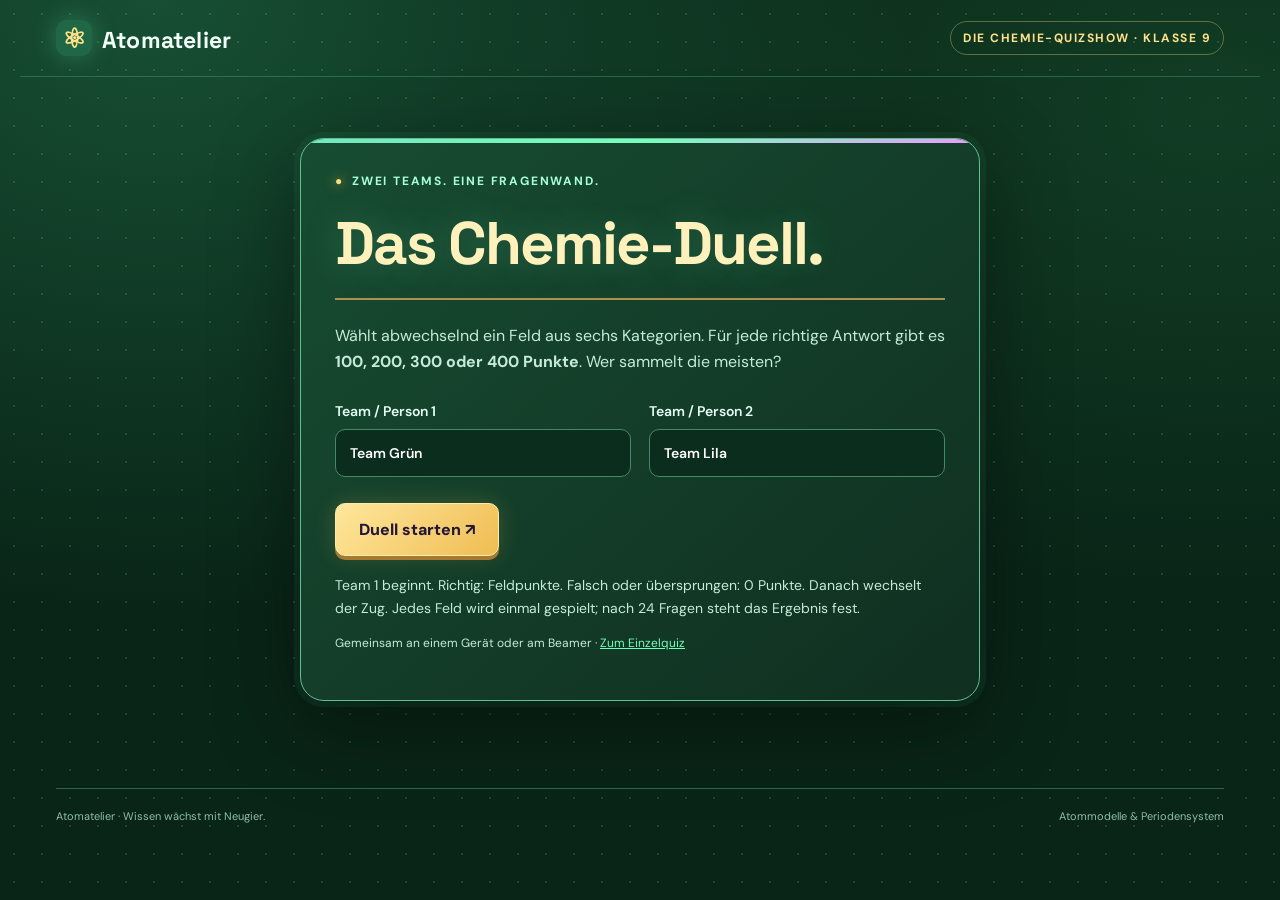
==== index.html @ debd2478 "Add files via upload" ====
<!doctype html>
<html lang="de">
<head>
<meta charset="utf-8"><meta name="viewport" content="width=device-width,initial-scale=1">
<title>Atomatelier · Das Chemie-Duell</title>
<style>
@import url('https://fonts.googleapis.com/css2?family=DM+Sans:wght@400;500;600;700&family=Space+Grotesk:wght@400;500;600;700&display=swap');
:root{--ink:#172b29;--muted:#687873;--paper:#f6f7f2;--green:#214f43;--lime:#d4ee91;--line:#dce2d8}*{box-sizing:border-box}body{margin:0;background:var(--paper);color:var(--ink);font:16px 'DM Sans',sans-serif}button{font:inherit;cursor:pointer}button:focus-visible,a:focus-visible{outline:3px solid #8460c9;outline-offset:4px}header{max-width:1240px;margin:auto;padding:27px 36px;display:flex;align-items:center;justify-content:space-between;border-bottom:1px solid var(--line)}.brand{font:700 23px 'Space Grotesk',sans-serif;letter-spacing:-1px}.brand span{display:inline-grid;place-items:center;background:var(--green);color:var(--lime);width:36px;height:36px;border-radius:11px;margin-right:10px;font-size:27px}.tag{font-size:12px;letter-spacing:1.5px;text-transform:uppercase;color:var(--muted)}main{max-width:1240px;margin:auto;padding:36px}h1,h2,h3{font-family:'Space Grotesk',sans-serif}h1{font-size:clamp(40px,5.4vw,69px);line-height:1.04;letter-spacing:-3px;margin:23px 0}h1 em{font-style:normal;color:#648448}p{line-height:1.65}.hero{display:grid;grid-template-columns:1.2fr 1fr;align-items:center;gap:40px;padding:18px 0 44px}.intro{max-width:480px;color:var(--muted)}.eyebrow{font-size:12px;font-weight:700;letter-spacing:1.8px;text-transform:uppercase}.eyebrow::before{content:'●';color:#77994e;margin-right:8px}.primary{background:var(--green);color:white;border:0;padding:15px 23px;border-radius:10px;font-weight:600}.primary:hover{background:#326957}.secondary{background:transparent;border:1px solid var(--line);border-radius:10px;padding:12px 18px;color:var(--ink)}.hero-actions{display:flex;align-items:center;gap:20px;margin-top:25px}.small{font-size:12px;color:var(--muted)}.atom-art{position:relative;min-height:320px;border-radius:28px;background:#e9eee2;overflow:hidden;display:grid;place-items:center;background-image:radial-gradient(#afbea1 1px,transparent 1px);background-size:20px 20px}.atom-art svg{width:80%;height:290px}.art-label{position:absolute;bottom:20px;left:23px;font-size:11px;letter-spacing:2px}.element{position:absolute;right:23px;top:22px;background:#ffffffd9;border:1px solid white;border-radius:12px;padding:10px 20px;transform:rotate(8deg)}.element b{font:600 35px 'Space Grotesk',sans-serif;display:block}.element small{font-size:10px}.section-head{display:flex;justify-content:space-between;align-items:end;margin-bottom:21px}.section-head h2{font-size:26px;letter-spacing:-1px;margin:0 0 6px}.section-head p{margin:0;color:var(--muted);font-size:14px}.progress-label{font-size:12px;color:var(--muted)}.grid{display:grid;grid-template-columns:repeat(3,1fr);gap:17px}.card{padding:23px;text-align:left;background:#fff;border:1px solid var(--line);border-radius:17px;color:var(--ink);min-height:207px;transition:transform .2s,box-shadow .2s;display:flex;flex-direction:column}.card:hover{transform:translateY(-4px);box-shadow:0 8px 24px #172b2910}.card-top{display:flex;justify-content:space-between;align-items:center}.icon{width:44px;height:44px;border-radius:12px;display:grid;place-items:center;background:var(--tint);font-size:25px}.number{font:500 13px 'Space Grotesk';color:#91a098}.card h3{font-size:20px;letter-spacing:-.6px;margin:18px 0 7px}.card p{font-size:13px;color:var(--muted);margin:0 0 20px}.card-bottom{margin-top:auto;display:flex;justify-content:space-between;font-size:12px;color:var(--muted)}.arrow{font-size:20px;color:var(--green)}footer{max-width:1168px;margin:26px auto;padding:20px 0;border-top:1px solid var(--line);display:flex;justify-content:space-between;color:var(--muted);font-size:11px}.quiz{max-width:800px;margin:10px auto 60px}.quiz-top{display:flex;justify-content:space-between;align-items:center;gap:12px}.bar{height:5px;border-radius:8px;background:var(--line);margin:24px 0 34px;overflow:hidden}.bar div{height:100%;background:#739347;transition:width .3s}.question-panel{background:#fff;border:1px solid var(--line);border-radius:22px;padding:32px}.question-panel h2{font-size:29px;line-height:1.25;letter-spacing:-1px;margin:17px 0 25px}.answers{display:grid;gap:10px}.answer{border:1px solid var(--line);background:#fafbf8;border-radius:12px;text-align:left;padding:16px;color:var(--ink);display:flex;gap:12px;align-items:center}.answer:hover:not(:disabled){border-color:var(--green);background:#f0f5e8}.answer.correct{background:#e7f2d9;border-color:#86a45b}.answer.wrong{background:#fbe9e3;border-color:#cc856f}.answer:disabled{cursor:default;color:var(--ink)}.letter{font-size:12px;font-weight:bold;border:1px solid var(--line);padding:5px 8px;border-radius:6px}.feedback{padding:18px;border-radius:12px;background:#eef3e7;margin-top:20px;line-height:1.6}.feedback.bad{background:#fbefe9}.quiz-bottom{display:flex;justify-content:space-between;align-items:center;margin-top:24px;gap:20px}.shell-drawing{display:grid;grid-template-columns:1fr 1fr;align-items:center;gap:20px}.shell-drawing svg{width:100%;max-height:260px}.shell-control{display:flex;justify-content:space-between;align-items:center;margin:15px 0;gap:10px}.step{border:1px solid var(--line);background:var(--paper);width:34px;height:34px;border-radius:50%;font-size:20px}.result{text-align:center;padding:35px 10px}.result h2{font-size:40px;margin-bottom:12px}.score{width:136px;height:136px;border:9px solid var(--lime);border-radius:50%;margin:25px auto;display:grid;place-content:center;font:700 36px 'Space Grotesk'}.score small{font:12px 'DM Sans';color:var(--muted);margin-top:5px}.hidden{display:none!important}.notice{margin-top:20px;font-size:12px;color:var(--muted)}@media(max-width:760px){header{padding:20px}.tag{font-size:10px}main{padding:22px}.hero{grid-template-columns:1fr;gap:25px}.atom-art{min-height:220px}.atom-art svg{height:220px}h1{letter-spacing:-2px}.grid{grid-template-columns:repeat(2,1fr)}.card{padding:18px}.section-head{gap:15px}.question-panel{padding:22px}footer{margin:20px 22px;gap:15px}.shell-drawing{grid-template-columns:1fr}}@media(max-width:460px){.grid{grid-template-columns:1fr}.hero-actions{gap:12px}.tag{max-width:100px;text-align:right}.quiz-top{align-items:start}.quiz-top .small{text-align:right}.question-panel h2{font-size:24px}}

.duel-heading{display:flex;justify-content:space-between;align-items:center;gap:20px;margin:8px 0 24px}.duel-heading h1{font-size:42px;margin:10px 0;letter-spacing:-2px}.duel-heading p{margin:0;color:var(--muted)}.scoreboard{max-width:1168px;margin:24px auto 0;display:grid;grid-template-columns:1fr 1fr;gap:16px;padding:0 12px}.team-score{padding:18px 23px;border:2px solid var(--line);border-radius:16px;background:white;display:flex;justify-content:space-between;align-items:center;gap:10px}.team-score.active{border-color:var(--green);background:#eaf2dd}.team-score.active.team-1{border-color:#765799;background:#f0e9f7}.team-score b{display:block;font:700 32px 'Space Grotesk',sans-serif}.team-score small{display:block;margin-top:5px;font-size:12px;color:var(--muted)}.wall-scroll{overflow-x:auto;padding-bottom:12px}.wall{display:grid;grid-template-columns:repeat(6,minmax(140px,1fr));gap:12px;min-width:900px}.wall-column{display:grid;grid-template-rows:116px repeat(4,90px);gap:12px}.category{border-radius:13px;padding:15px;background:var(--tint);display:flex;flex-direction:column;justify-content:center;gap:8px}.category h2{font-size:17px;line-height:1.2;margin:0;letter-spacing:-.4px}.tile{border:0;border-radius:13px;background:var(--green);color:var(--lime);font:700 32px 'Space Grotesk',sans-serif;box-shadow:0 3px 0 #153b31;transition:transform .15s,background .15s}.tile:hover:not(:disabled){transform:translateY(-3px);background:#326957}.tile small{display:block;font:11px 'DM Sans',sans-serif;margin-top:5px}.tile:disabled{background:#e4e8df;color:#788574;box-shadow:none;cursor:default;font-size:22px}.wall-status{display:flex;justify-content:space-between;align-items:center;margin:10px 0 18px;gap:20px}.rules{font-size:14px;color:var(--muted);margin-top:18px}.setup{max-width:680px;margin:25px auto;background:white;border:1px solid var(--line);border-radius:24px;padding:34px}.setup h1{font-size:42px;letter-spacing:-2px}.name-fields{display:grid;grid-template-columns:1fr 1fr;gap:18px;margin:26px 0}.name-fields label{font-weight:600;font-size:14px}.name-fields input{display:block;width:100%;margin-top:9px;border:1px solid var(--line);border-radius:10px;padding:14px;font:inherit}.result-actions{display:flex;justify-content:center;gap:12px;flex-wrap:wrap}.secondary:disabled{opacity:.5;cursor:default}a{color:var(--green)}@media(min-width:1100px){#home{max-width:1400px}.wall-column{grid-template-rows:106px repeat(4,96px)}}@media(max-width:760px){.duel-heading{align-items:start}.duel-heading h1{font-size:32px}.scoreboard{margin:16px 10px 0}.team-score{padding:13px}.team-score b{font-size:26px}.setup{padding:22px}.name-fields{grid-template-columns:1fr}.wall-status{align-items:start}.duel-heading .secondary{padding:10px;font-size:12px}}
</style>
<link rel="stylesheet" href="quizshow.css">
</head>
<body>
<header><div class="brand"><span>⚛</span>Atomatelier</div><div class="tag">Die Chemie-Quizshow · Klasse 9</div></header>
<section class="scoreboard hidden" id="scoreboard" aria-label="Punktestände" aria-live="polite"></section>
<main id="home"></main>
<main id="play" class="hidden"><div class="quiz"><div class="quiz-top"><button class="secondary" id="back">← Übersicht</button><span class="small" id="quizInfo"></span></div><div class="bar"><div id="barFill"></div></div><div class="question-panel" id="panel"></div></div></main>
<footer><span>Atomatelier · Wissen wächst mit Neugier.</span><span>Atommodelle & Periodensystem</span></footer>
<script>
const topics=[
{title:'Atommodelle im Wandel der Zeit',desc:'Wie aus einer Idee ein Modell wurde.',icon:'◷',tint:'#ece7f8',questions:[
['Was beschreibt ein wissenschaftliches Atommodell?',['Ein vereinfachtes Bild, das Beobachtungen erklärt','Ein maßstabsgetreues Foto eines Atoms','Eine endgültige Wahrheit, die nie verändert wird'],0,'Modelle vereinfachen die Wirklichkeit. Neue Beobachtungen können dazu führen, dass sie erweitert oder ersetzt werden.'],
['Wie stellte Dalton sich Atome vor?',['Als positiv geladene Kugeln mit Elektronen','Als kleine, unteilbare Kugeln','Als Kern mit einer Elektronenhülle'],1,'Daltons Kugelmodell behandelt Atome als unteilbare Kugeln. Heute wissen wir, dass Atome aus kleineren Teilchen bestehen.'],
['Was kennzeichnet Thomsons Atommodell?',['Elektronen bewegen sich auf festen Schalen','Das Atom besteht nur aus leerem Raum','Negative Elektronen sind in einer positiven Masse eingebettet'],2,'Dieses Modell wird oft Rosinenkuchenmodell genannt: Elektronen entsprechen den Rosinen in einer positiv geladenen Masse.'],
['Welche Reihenfolge ist historisch richtig?',['Dalton → Thomson → Rutherford → Bohr','Bohr → Dalton → Rutherford → Thomson','Thomson → Bohr → Dalton → Rutherford'],0,'Daltons Kugelmodell wurde durch Thomsons Modell, Rutherfords Kern-Hülle-Modell und anschließend Bohrs Schalenmodell weiterentwickelt.']
]},
{title:'Rutherford',desc:'Ein Experiment verändert unser Atombild.',icon:'↗',tint:'#f9e6d8',questions:[
['Womit wurde die dünne Goldfolie im Streuversuch beschossen?',['Mit Lichtstrahlen','Mit positiv geladenen Alphateilchen','Mit Wassertropfen'],1,'Alphateilchen sind positiv geladene Heliumkerne. Ihre Ablenkung lieferte Hinweise auf den Aufbau des Atoms.'],
['Was geschah mit den meisten Alphateilchen?',['Sie durchdrangen die Folie nahezu ungehindert','Sie wurden zurückgeworfen','Sie blieben in der Folie stecken'],0,'Die meisten Teilchen passierten die Folie. Das zeigte: Das Atom ist zum größten Teil leerer Raum.'],
['Warum wurden wenige Alphateilchen stark abgelenkt?',['Sie wurden von Elektronen angezogen','Sie trafen auf eine durchgehend feste Atomkugel','Sie kamen dem kleinen, positiv geladenen Kern sehr nahe'],2,'Positive Alphateilchen werden vom positiven Atomkern elektrisch abgestoßen. Bei großer Annäherung kann die Ablenkung sehr stark sein.'],
['Welche Aussage gehört zum Kern-Hülle-Modell?',['Die Masse ist gleichmäßig im Atom verteilt','Fast die gesamte Atommasse steckt im kleinen Kern','Der Kern ist negativ geladen'],1,'Der winzige, positiv geladene Kern enthält fast die gesamte Masse. Die Elektronen bilden die wesentlich größere Hülle.']
]},
{title:'Das Schalenmodell',desc:'Elektronen und ihre Plätze in der Hülle.',icon:'◎',tint:'#e4eedb',questions:[
['Wie viele Elektronen passen höchstens in die erste Schale?',['2','8','18'],0,'Die erste Schale (K-Schale) kann höchstens zwei Elektronen aufnehmen.'],
['Was sind Valenzelektronen?',['Teilchen im Atomkern','Die Elektronen auf der äußersten besetzten Schale','Alle Elektronen eines Atoms zusammen'],1,'Die Außenelektronen heißen Valenzelektronen. Sie bestimmen wesentlich das chemische Verhalten der Hauptgruppenelemente.'],
['Wie verteilen sich die Elektronen eines neutralen Sauerstoffatoms (Ordnungszahl 8)?',['4 | 4','2 | 8','2 | 6'],2,'Ein neutrales Sauerstoffatom besitzt acht Elektronen: zwei auf der ersten und sechs auf der zweiten Schale.'],
['Was passiert, wenn ein neutrales Atom ein Elektron abgibt?',['Es wird zu einem positiv geladenen Ion','Es wird zu einem negativ geladenen Ion','Seine Protonenzahl steigt'],0,'Nach der Abgabe gibt es ein Proton mehr als Elektronen. Das Teilchen ist einfach positiv geladen; der Kern bleibt unverändert.']
]},
{title:'Wir zeichnen Atome',desc:'Baue die Elektronenhülle selbst auf.',icon:'✎',tint:'#dfecef',questions:[
{draw:true,element:'Lithium',z:3,shells:[2,1],explain:'Lithium besitzt drei Elektronen: zwei auf der K-Schale und eines auf der L-Schale.'},
{draw:true,element:'Kohlenstoff',z:6,shells:[2,4],explain:'Kohlenstoff besitzt sechs Elektronen: zwei innen und vier auf der äußeren Schale.'},
{draw:true,element:'Neon',z:10,shells:[2,8],explain:'Neon besitzt zwei Elektronen auf der K-Schale und acht auf der L-Schale. Seine Außenschale ist voll besetzt.'},
{draw:true,element:'Natrium',z:11,shells:[2,8,1],explain:'Natrium besitzt elf Elektronen mit der Verteilung 2 | 8 | 1. Es hat drei besetzte Schalen und ein Außenelektron.'}
]},
{title:'Das Periodensystem',desc:'Entdecke die Ordnung der Elemente.',icon:'▦',tint:'#f3edcd',questions:[
['Wonach sind die Elemente im modernen Periodensystem geordnet?',['Nach ihrer alphabetischen Reihenfolge','Nach steigender Protonenzahl','Ausschließlich nach ihrer Masse'],1,'Die Ordnungszahl gibt die Zahl der Protonen an. Sie steigt im Periodensystem von Element zu Element um eins.'],
['Was verrät die Periodennummer im Schalenmodell?',['Die Zahl der besetzten Elektronenschalen','Die Zahl der Neutronen','Die Zahl der Außenelektronen'],0,'Bei einem Atom im Grundzustand entspricht die Periodennummer im Schalenmodell der Zahl der besetzten Schalen.'],
['Warum ähneln sich Elemente derselben Hauptgruppe chemisch?',['Sie besitzen gleich viele Protonen','Sie haben immer dieselbe Atommasse','Sie haben gleich viele Außenelektronen (Ausnahme: Helium)'],2,'Die Zahl der Außenelektronen prägt das chemische Verhalten. Helium hat als Edelgas nur zwei, aber ebenfalls eine volle Außenschale.'],
['Ein Hauptgruppenatom hat die Elektronenverteilung 2 | 8 | 2. Wo steht es?',['2. Periode, 3. Hauptgruppe','3. Periode, 2. Hauptgruppe','3. Periode, 8. Hauptgruppe'],1,'Drei besetzte Schalen bedeuten 3. Periode. Zwei Außenelektronen bedeuten 2. Hauptgruppe (Gruppe 2). Das Element ist Magnesium.']
]},
{title:'Wer bin ich?',desc:'Löse die Steckbriefe der Elemente.',icon:'?',tint:'#f2e1e9',questions:[
['Ich habe sechs Protonen und bin der Grundbaustein organischer Verbindungen. Wer bin ich?',['Sauerstoff (O)','Kohlenstoff (C)','Calcium (Ca)'],1,'Sechs Protonen bedeuten Ordnungszahl 6: Kohlenstoff, Symbol C.'],
['Ich stehe in der 3. Periode und habe sieben Außenelektronen. Wer bin ich?',['Chlor (Cl)','Argon (Ar)','Natrium (Na)'],0,'Chlor hat die Elektronenverteilung 2 | 8 | 7. Es gehört zu den Halogenen in der 7. Hauptgruppe (Gruppe 17).'],
['Ich habe zwei Elektronen. Meine einzige Schale ist damit voll. Wer bin ich?',['Wasserstoff (H)','Beryllium (Be)','Helium (He)'],2,'Helium besitzt zwei Protonen und im neutralen Zustand zwei Elektronen. Es gehört zu den Edelgasen.'],
['Ich habe drei besetzte Schalen und zwei Außenelektronen. Mein Kern enthält 12 Neutronen. Welches Atom bin ich?',['Magnesium-24 (Mg)','Natrium-23 (Na)','Aluminium-27 (Al)'],0,'Die Verteilung 2 | 8 | 2 ergibt zwölf Elektronen und beim neutralen Atom zwölf Protonen: Magnesium. Mit zwölf Neutronen beträgt die Massenzahl 24.']
]}
];
const $=id=>document.getElementById(id);
const storageKey='atomatelier-duell-v1';
let game=null,queue=[],position=0,score=0,answered=false,counts=[];
const escapeHtml=value=>String(value).replace(/[&<>"']/g,c=>({'&':'&amp;','<':'&lt;','>':'&gt;','"':'&quot;',"'":'&#39;'}[c]));
try{const g=JSON.parse(localStorage.getItem(storageKey));if(g&&Array.isArray(g.names)&&g.names.length===2&&g.names.every(n=>typeof n==='string')&&Array.isArray(g.scores)&&g.scores.length===2&&g.scores.every(n=>Number.isFinite(n)&&n>=0)&&[0,1].includes(g.turn)&&g.used&&typeof g.used==='object'&&!Array.isArray(g.used)&&Object.keys(g.used).every(k=>/^[0-5]-[0-3]$/.test(k))){game=g;}}catch{}
function persist(){try{localStorage.setItem(storageKey,JSON.stringify(game))}catch{}}
function updateScores(){ $('scoreboard').classList.toggle('hidden',!game);if(!game)return;$('scoreboard').innerHTML=game.names.map((name,i)=>`<div class="team-score team-${i} ${game.turn===i&&Object.keys(game.used).length<24?'active':''}"><div><strong>${escapeHtml(name)}</strong><small>${Object.keys(game.used).length===24?'Endstand':game.turn===i?'● Ihr seid am Zug':'Als Nächstes dran'}</small></div><b>${game.scores[i]} <span class="small">Punkte</span></b></div>`).join('')}
function setup(){$('panel').classList.remove('final-stage'); $('home').classList.remove('hidden');$('play').classList.add('hidden');$('scoreboard').classList.add('hidden');$('home').innerHTML=`<section class="setup"><div class="eyebrow">Zwei Teams. Eine Fragenwand.</div><h1>Das Chemie-Duell.</h1><p>Wählt abwechselnd ein Feld aus sechs Kategorien. Für jede richtige Antwort gibt es <strong>100, 200, 300 oder 400 Punkte</strong>. Wer sammelt die meisten?</p><form id="setupForm"><div class="name-fields"><label>Team / Person 1<input id="name0" maxlength="24" value="Team Grün" required></label><label>Team / Person 2<input id="name1" maxlength="24" value="Team Lila" required></label></div><button class="primary" type="submit">Duell starten ↗</button></form><p class="rules">Team 1 beginnt. Richtig: Feldpunkte. Falsch oder übersprungen: 0 Punkte. Danach wechselt der Zug. Jedes Feld wird einmal gespielt; nach 24 Fragen steht das Ergebnis fest.</p><p class="small">Gemeinsam an einem Gerät oder am Beamer · <a href="einzelquiz.html">Zum Einzelquiz</a></p></section>`;$('setupForm').onsubmit=e=>{e.preventDefault();game={names:[$('name0').value.trim()||'Team Grün',$('name1').value.trim()||'Team Lila'],scores:[0,0],turn:0,used:{},pending:null};persist();home()}}
function home(){$('panel').classList.remove('final-stage');if(!game){setup();return}if(game.pending){openQuestion(...game.pending.split('-').map(Number));return}updateScores();$('home').classList.remove('hidden');$('play').classList.add('hidden');const done=Object.keys(game.used).length;$('home').innerHTML=`<div class="duel-heading"><div><div class="eyebrow">Die Bühne gehört euch.</div><h1>Die Quiz-Arena</h1><p>Sechs Kategorien. 24 Chancen, zu glänzen.</p></div><button class="secondary" id="newGame">Neues Duell</button></div><div class="wall-status"><strong>${done===24?'Alle Felder gespielt!':escapeHtml(game.names[game.turn])+' wählt ein Feld.'}</strong><span class="small">${done} / 24 gespielt</span></div><div class="wall-scroll"><div class="wall">${topics.map((t,i)=>`<section class="wall-column"><div class="category" style="--tint:${t.tint}"><span aria-hidden="true">${t.icon}</span><h2>${t.title}</h2></div>${t.questions.map((q,j)=>{const used=game.used[i+'-'+j];return `<button class="tile ${used?(used.correct?'played-correct':'played-wrong'):''}" data-topic="${i}" data-question="${j}" ${used?'disabled':''} aria-label="${t.title}, ${(j+1)*100} Punkte${used?', bereits gespielt':''}">${used?(used.correct?'✓':'—'):(j+1)*100}<small>${used?'gespielt': 'Punkte'}</small></button>`}).join('')}</section>`).join('')}</div></div><p class="rules">Richtige Antwort = Feldpunkte · Falsche Antwort = 0 Punkte · Nach jeder Frage wechselt das Team. Höhere Punktwerte stehen für anspruchsvollere Aufgaben.</p>${done===24?'<button class="primary" id="showResult">Endergebnis ansehen →</button>':''}<p class="small">Spielstand wird auf diesem Gerät gespeichert · <a href="einzelquiz.html">Zum Einzelquiz</a></p>`;$('home').querySelectorAll('[data-topic]').forEach(b=>b.onclick=()=>openQuestion(Number(b.dataset.topic),Number(b.dataset.question)));$('newGame').onclick=()=>{if(confirm('Aktuelles Duell beenden und ein neues starten?')){game=null;persist();setup()}};if(done===24)$('showResult').onclick=result;}
function openQuestion(topic,j){if(!topics[topic]?.questions[j]||game.used[topic+'-'+j])return;game.pending=topic+'-'+j;persist();queue=[{q:topics[topic].questions[j],topic,j}];position=0;answered=false;updateScores();$('home').classList.add('hidden');$('play').classList.remove('hidden');render();$('back').textContent='Frage überspringen';$('back').disabled=false;$('back').onclick=()=>{if(!answered&&confirm('Frage ohne Punkte auflösen? Danach ist das andere Team dran.')){const q=queue[0].q;$('panel').querySelectorAll('[data-answer]').forEach(b=>{b.disabled=true;if(Number(b.dataset.answer)===q[2])b.classList.add('correct')});finish(false,q.draw?q.explain:q[3],true)}};window.scrollTo(0,0)}
function render(){$('panel').classList.remove('show-correct','show-wrong','final-stage');answered=false;const {q,topic}=queue[position];$('quizInfo').textContent=`${game.names[game.turn]} · ${(queue[0].j+1)*100} Punkte`;$('barFill').style.width=`${Object.keys(game.used).length/24*100}%`;$('panel').innerHTML=`<div class="eyebrow">${topics[topic].title}</div><h2 tabindex="-1">${q.draw?`Zeichne ein neutrales ${q.element}atom.`:q[0]}</h2>${q.draw?`<p class="small">Ordnungszahl ${q.z} · Verteile die ${q.z} Elektronen mit + und − auf die Schalen.</p><div class="shell-drawing"><div id="atom"></div><div id="controls"></div></div><p class="small" id="electronCount"></p><button class="primary" id="check">Modell überprüfen</button>`:`<div class="answers">${q[1].map((a,i)=>`<button class="answer" data-answer="${i}"><span class="letter">${String.fromCharCode(65+i)}</span>${a}</button>`).join('')}</div>`}<div id="feedback" aria-live="polite"></div><div class="quiz-bottom"><span class="small">${q.draw?'Vereinfachtes Schalenmodell':'Eine Antwort ist richtig.'}</span><button id="next" class="primary hidden">Zur Fragenwand →</button></div>`;if(q.draw){counts=q.shells.map(()=>0);drawAtom();$('check').onclick=()=>finish(counts.every((n,i)=>n===q.shells[i]),q.explain)}else{$('panel').querySelectorAll('[data-answer]').forEach(b=>b.onclick=()=>{const selected=Number(b.dataset.answer);$('panel').querySelectorAll('[data-answer]').forEach(btn=>{btn.disabled=true;if(Number(btn.dataset.answer)===q[2])btn.classList.add('correct');else if(btn===b)btn.classList.add('wrong')});finish(selected===q[2],q[3])})}$('next').onclick=()=>{Object.keys(game.used).length===24?result():home()};$('panel').querySelector('h2').focus()}
function drawAtom(){const q=queue[position].q;let svg=`<svg viewBox="0 0 280 280" role="img" aria-label="Schalenmodell mit ${counts.join(', ')} Elektronen auf den Schalen"><circle cx="140" cy="140" r="23" fill="#214f43"/><text x="140" y="145" text-anchor="middle" fill="white" font-size="13">${q.z} p⁺</text>`;counts.forEach((n,s)=>{const r=45+s*37;svg+=`<circle cx="140" cy="140" r="${r}" fill="none" stroke="#bccbb1" stroke-width="1.5"/>`;for(let i=0;i<n;i++){const a=2*Math.PI*i/n-Math.PI/2;svg+=`<circle cx="${140+r*Math.cos(a)}" cy="${140+r*Math.sin(a)}" r="6" fill="#547542"/>`}});$('atom').innerHTML=svg+'</svg>';$('controls').innerHTML=counts.map((n,i)=>`<div class="shell-control"><span>${['K','L','M'][i]}-Schale</span><button class="step" data-shell="${i}" data-delta="-1" aria-label="Elektron von ${['K','L','M'][i]}-Schale entfernen" ${n===0||answered?'disabled':''}>−</button><b>${n}</b><button class="step" data-shell="${i}" data-delta="1" aria-label="Elektron auf ${['K','L','M'][i]}-Schale hinzufügen" ${answered?'disabled':''}>+</button></div>`).join('');$('electronCount').textContent=`${counts.reduce((a,b)=>a+b,0)} von ${q.z} Elektronen eingezeichnet`;$('controls').querySelectorAll('button').forEach(b=>b.onclick=()=>{counts[Number(b.dataset.shell)]+=Number(b.dataset.delta);drawAtom()})}
function finish(correct,explain,skipped=false){if(answered)return;answered=true;const {topic,j,q}=queue[0],points=(j+1)*100,team=game.turn;game.used[topic+'-'+j]={correct,team};if(correct)game.scores[team]+=points;game.pending=null;game.turn=1-team;persist();if(q.draw){$('check').disabled=true;drawAtom()}$('feedback').innerHTML=`<div class="feedback ${correct?'':'bad'}"><div class="verdict"><span class="verdict-symbol" aria-hidden="true">${correct?'✓':'✕'}</span><div><strong>${correct?'RICHTIG!':skipped?'AUFGELÖST':'FALSCH!'}</strong><small>${correct?`+${points} Punkte für ${escapeHtml(game.names[team])}`:'0 Punkte · Die nächste Chance kommt!'}</small></div></div>${explain}</div>`;$('next').classList.remove('hidden');$('next').textContent=Object.keys(game.used).length===24?'Endergebnis ansehen →':'Zur Fragenwand →';$('back').disabled=true;updateScores();$('panel').classList.add(correct?'show-correct':'show-wrong');if(correct){const counter=$('scoreboard').querySelectorAll('.team-score b')[team];if(counter)counter.classList.add('points-pop');}}
function result(){
  $('panel').classList.remove('show-correct','show-wrong');
  $('panel').classList.add('final-stage');
  updateScores();$('scoreboard').classList.add('hidden');
  $('home').classList.add('hidden');$('play').classList.remove('hidden');
  $('back').disabled=false;$('back').textContent='← Fragenwand';$('back').onclick=home;
  $('barFill').style.width='100%';$('quizInfo').textContent='Das große Finale · 24 / 24 gespielt';
  const [a,b]=game.scores,tie=a===b,winner=a>b?0:1,order=tie?[0,1]:[winner,1-winner];
  const trophy=`<svg class="trophy" viewBox="0 0 180 180" aria-hidden="true"><defs><linearGradient id="cupGold" x1="0" x2="1" y2="1"><stop stop-color="#fff2b7"/><stop offset=".55" stop-color="#edc259"/><stop offset="1" stop-color="#ae7a23"/></linearGradient></defs><circle cx="90" cy="85" r="73" fill="#ffe18a0d" stroke="#ffe18a44"/><path d="M54 45H29v18c0 24 16 35 36 36M126 45h25v18c0 24-16 35-36 36" fill="none" stroke="#e3b94f" stroke-width="9"/><path d="M51 32h78v39c0 25-15 43-32 47v21h25v13H58v-13h25v-21C66 114 51 96 51 71Z" fill="url(#cupGold)"/><path d="m90 49 7 15 17 2-12 12 3 17-15-8-15 8 3-17-12-12 17-2Z" fill="#93651d"/><path d="M55 155h70" stroke="#ffe8a0" stroke-width="5" stroke-linecap="round"/></svg>`;
  $('panel').innerHTML=`<div class="confetti" aria-hidden="true">${Array.from({length:38},(_,i)=>`<i style="--x:${(i*31)%100}%;--delay:${(i%9)*.16}s;--drift:${i%2?1:-1};--color:${['#ffe18a','#7ce4b0','#fff4cf','#c5a0ee'][i%4]}"></i>`).join('')}</div><section class="finale"><div class="finale-kicker">ATOMATELIER · DIE SIEGEREHRUNG</div>${trophy}<p class="champion-label">${tie?'DOPPELT STARK':'DER SIEG GEHT AN'}</p><h2 id="winnerTitle" tabindex="-1">${tie?'Unentschieden!':escapeHtml(game.names[winner])+'<span>gewinnt!</span>'}</h2><p class="finale-message">${tie?'Gleiche Punktzahl, gemeinsame Ehre. Ihr teilt euch den Pokal!':`Mit <strong>${game.scores[winner]} Punkten</strong> und <strong>${Math.abs(a-b)} Punkten Vorsprung</strong> holt ihr euch den Pokal!`}</p><div class="podium">${order.map((team,rank)=>`<article class="podium-card ${rank===0||tie?'champion':''}"><div class="place">${tie?'GEMEINSAM PLATZ 1':rank===0?'★ PLATZ 1 · GEWONNEN':'PLATZ 2 · STARK GESPIELT'}</div><h3>${escapeHtml(game.names[team])}</h3><div class="final-points">${game.scores[team]}<span>Punkte</span></div><p>${Object.values(game.used).filter(q=>q.team===team&&q.correct).length} richtige Antworten</p></article>`).join('')}</div><p class="finale-thanks">Großer Applaus für euch beide. Das war euer Chemie-Duell!</p><div class="result-actions"><button class="primary" id="repeat">Noch ein Duell spielen ↗</button><button class="secondary" id="overview">Zur Fragenwand</button></div></section>`;
  $('repeat').onclick=()=>{game=null;persist();setup()};$('overview').onclick=home;
  $('winnerTitle').focus();window.scrollTo(0,0);
}

home();
</script>
</body>
</html>
---- quizshow.css ----
/* Die Bühne des Chemie-Duells */
:root{color-scheme:dark;--ink:#f2fff9;--muted:#aedcc6;--paper:#092517;--green:#71ffba;--lime:#ffe18a;--line:#346f52}
body{background:radial-gradient(ellipse at 12% 0,#25795080,transparent 48%),radial-gradient(ellipse at 95% 12%,#2674434d,transparent 43%),#092517;min-height:100vh}
body::before{content:'';position:fixed;inset:0;pointer-events:none;z-index:-1;background-image:radial-gradient(#a9ffd525 1px,transparent 1px);background-size:28px 28px}
header{border-bottom:1px solid #50b8865c;padding-top:20px;padding-bottom:20px}.brand{letter-spacing:.2px}.brand span{background:#206845;color:#ffe18a;box-shadow:0 0 25px #77ffbd40}.tag{color:#ffe18a;border:1px solid #ffe18a55;padding:8px 12px;border-radius:30px;font-weight:700;letter-spacing:1.5px}
.eyebrow{color:#a9ffd5}.eyebrow::before{color:#ffdc77;text-shadow:0 0 12px #ffce54}h1{color:white;text-shadow:0 0 36px #7affbf38}.duel-heading h1{font-size:clamp(32px,4vw,52px);text-transform:uppercase;letter-spacing:-1.5px}.duel-heading p{color:#aedcc6}
.primary{background:linear-gradient(135deg,#ffe79b,#efbd53);color:#211738;box-shadow:0 4px 0 #a5792f,0 0 22px #ffce5430;border:1px solid #ffeab0;font-weight:800}.primary:hover{background:linear-gradient(135deg,#fff1bc,#ffd878);transform:translateY(-1px)}.primary:disabled{opacity:.55;transform:none;cursor:default}.secondary{background:#113b27;color:#d7ffec;border-color:#408664}.secondary:hover:not(:disabled){background:#206142}.primary:focus-visible,.secondary:focus-visible,.tile:focus-visible,.answer:focus-visible,input:focus-visible{outline:3px solid #ffe18a;outline-offset:4px}
.setup{background:linear-gradient(140deg,#174c32,#102f20);border:1px solid #60c092;box-shadow:0 0 0 6px #45a47615,0 25px 85px #0006;position:relative;overflow:hidden}.setup::before{content:'';display:block;height:4px;background:linear-gradient(90deg,#75e6bd,#77ffbd,#eb9cff);position:absolute;inset:0 0 auto}.setup h1{font-size:clamp(38px,6vw,60px);line-height:1.05}.name-fields input{background:#0b2d1d;color:#fff;border-color:#458868}.name-fields label{color:#e6fff3}.setup p{color:#c5ebd9}
.scoreboard{max-width:1250px;gap:20px}.team-score{background:linear-gradient(130deg,#14432c,#112e20);border-color:#337153;box-shadow:0 8px 28px #0003;position:relative;overflow:hidden}.team-score strong{font-size:20px;overflow-wrap:anywhere}.team-score b{font-size:38px;white-space:nowrap;color:#ffe18a;font-variant-numeric:tabular-nums;text-shadow:0 0 22px #ffcd5440}.team-score.active{border-color:#7be2bd;background:linear-gradient(130deg,#183e43,#123625);box-shadow:0 0 0 3px #7be2bd13,0 0 28px #7be2bd20}.team-score.active.team-1{border-color:#c2a1ff;background:linear-gradient(130deg,#352650,#203e30);box-shadow:0 0 0 3px #c2a1ff13,0 0 28px #c2a1ff20}.team-score.active small{color:#abf4db}.team-score.active.team-1 small{color:#dfcaff}.team-score small{color:#b3dfca}
.wall-status{border-left:3px solid #ffe18a;padding:10px 16px;background:#17432e80;border-radius:0 8px 8px 0}.wall-scroll{padding:10px 9px 16px;margin:0 -9px}.wall{gap:13px}.category{background:linear-gradient(160deg,#287851,#1b5036);border:1px solid #62b28b;box-shadow:inset 0 1px #ffffff18;text-align:center;align-items:center}.category>span{color:#ffe18a;font-size:23px}.category h2{color:#edfff6;font-size:16px}.tile{position:relative;background:linear-gradient(155deg,#239c62,#176d43 65%,#1f6141);border:1px solid #57c590;border-radius:10px;box-shadow:inset 0 1px #b7ffdc33,0 4px 0 #051a10,0 0 14px #45e99a18;font-size:39px;color:#ffe18a;text-shadow:0 2px 2px #0007,0 0 20px #ffd56d40}.tile small{color:#c0f2da;text-transform:uppercase;letter-spacing:2px;font-size:10px}.tile:hover:not(:disabled){background:linear-gradient(150deg,#38c380,#308b5f);border-color:#ffe18a;box-shadow:0 0 25px #7cffc055,0 4px 0 #051a10;transform:translateY(-3px)}.tile:disabled{background:#102e1f;color:#78a891;border-color:#25513c;box-shadow:none;text-shadow:none}.tile:disabled small{color:#7fa995}.tile.played-correct:disabled{color:#7cddba;border-color:#315c54;background:#10272d}.tile.played-wrong:disabled{color:#f2a2ba;border-color:#5a354a;background:#25192e}
.quiz{max-width:920px}.quiz-top #quizInfo{font-size:16px;font-weight:700;color:#ffe18a}.bar{background:#1e5138;height:6px;margin:22px 0 28px}.bar div{background:linear-gradient(90deg,#85ffc4,#ffe18a);box-shadow:0 0 15px #ffe18a66}.question-panel{background:linear-gradient(150deg,#174b32,#102f20);border:2px solid #4d9d76;box-shadow:0 0 0 6px #64d09c0b,0 18px 70px #0005;transition:border-color .3s}.question-panel h2{font-size:clamp(25px,3vw,35px);line-height:1.35;color:#fff}.answer{background:#113c27;border:2px solid #3b8662;padding:18px;color:#f2fff9;font-size:18px;transition:background .25s,border-color .25s}.answer:hover:not(:disabled){background:#25704c;border-color:#a0ffd1}.letter{background:#286c4b;border-color:#58ae84;color:#ffe18a;font-size:14px;min-width:33px;text-align:center}.answer:disabled{color:#a8d4bf}.answer.correct,.answer.correct:disabled{--glow:#68e6b1;background:#123f36;border-color:#68e6b1;color:#e5fff1;animation:answer-glow 1.2s ease-in-out 3}.answer.wrong,.answer.wrong:disabled{--glow:#ff789d;background:#4c2038;border-color:#ff789d;color:#ffe6ee;animation:answer-glow 1.2s ease-in-out 3}.answer.correct .letter{background:#1b604c;color:#b6ffdd;border-color:#68e6b1}.answer.wrong .letter{background:#6c2945;color:#ffe4ec;border-color:#ff789d}.answer.correct::after{content:'✓';margin-left:auto;font-weight:bold;font-size:25px}.answer.wrong::after{content:'✕';margin-left:auto;font-size:25px}
.feedback,.feedback.bad{background:#0e3020;border:1px solid #428a67;padding:22px;color:#d6f7e7;line-height:1.7}.verdict{display:flex;align-items:center;gap:18px;margin-bottom:16px;padding-bottom:18px;border-bottom:1px solid #ffffff24}.verdict-symbol{display:grid;place-items:center;flex:none;width:60px;height:60px;border-radius:50%;font-size:36px;font-weight:800;background:#69e9b5;color:#092820;box-shadow:0 0 28px #69e9b536}.verdict strong{display:block;font:700 clamp(27px,4vw,42px) 'Space Grotesk',sans-serif;letter-spacing:1px;color:#8bffca}.verdict small{display:block;font-size:17px;color:#d0f5e6;line-height:1.5;overflow-wrap:anywhere}.bad .verdict-symbol{background:#ff87a6;color:#43152b;box-shadow:0 0 28px #ff87a633}.bad .verdict strong{color:#ffa3bc}.bad .verdict small{color:#ffcedd}.show-correct{border-color:#68e6b1;--glow:#68e6b1;animation:panel-glow 1.2s ease-in-out 3}.show-wrong{border-color:#ff789d;--glow:#ff789d;animation:panel-glow 1.2s ease-in-out 3}.points-pop{animation:points-pop .7s ease-out 1}.step{color:#e3fff1;background:#225a3f;border-color:#61ab87;width:40px;height:40px}.step:hover:not(:disabled){background:#35805c}.step:disabled{opacity:.4;cursor:default}.shell-control b{color:#ffe18a}.shell-drawing svg{background:#0c2b1c;border-radius:18px}.shell-drawing svg circle[fill="none"]{stroke:#63ab88}.shell-drawing svg circle[fill="#547542"]{fill:#ffe18a}.shell-drawing svg circle[fill="#214f43"]{fill:#3e8c66}.result h2{color:#ffe18a;text-shadow:0 0 30px #ffd76b33}.result p{font-size:19px}footer{border-color:#30654b;color:#8fbea7}
@keyframes answer-glow{0%,100%{box-shadow:0 0 0 transparent}50%{box-shadow:0 0 24px color-mix(in srgb,var(--glow) 45%,transparent),inset 0 0 16px color-mix(in srgb,var(--glow) 12%,transparent)}}
@keyframes panel-glow{0%,100%{box-shadow:0 0 0 6px #64d09c0b,0 18px 70px #0005}50%{box-shadow:0 0 32px color-mix(in srgb,var(--glow) 30%,transparent),0 18px 70px #0005}}
@keyframes points-pop{0%,100%{transform:scale(1)}45%{transform:scale(1.08);text-shadow:0 0 30px #ffe18a}}
@media(max-width:760px){.team-score{align-items:start;flex-direction:column;padding:14px}.team-score strong{font-size:17px}.team-score b{font-size:30px}.scoreboard{gap:12px}.tag{font-size:9px}.brand{font-size:20px}.quiz-top #quizInfo{font-size:13px}.answer{font-size:16px;padding:14px}.feedback{padding:17px}.verdict{gap:12px}.verdict-symbol{width:45px;height:45px;font-size:28px}.verdict small{font-size:14px}}
@media(prefers-reduced-motion:reduce){*,*::before,*::after{animation:none!important;transition:none!important;scroll-behavior:auto!important}}

/* Deutlich abgesetzte Titel und Kategorietafeln */
.duel-heading{padding:23px 26px;background:linear-gradient(110deg,#102d20,#091b14);border:1px solid #497853;border-left:5px solid #ffe18a;border-radius:15px;box-shadow:0 12px 32px #0003}
.duel-heading h1{color:#fff3bd;margin:12px 0;text-shadow:0 0 25px #ffe18a20}
.wall-column{grid-template-rows:138px repeat(4,90px)}
.category{background:linear-gradient(150deg,#091b13,#10291c);border:2px solid #aa914f;border-bottom:4px solid #ffe18a;box-shadow:0 5px 0 #030d08,0 0 18px #ffe18a0d;padding:14px 10px;gap:9px}
.category h2{color:#fff1bb;font-size:17px;font-weight:700;line-height:1.25;letter-spacing:.1px;text-shadow:0 2px 3px #0008}
.category>span{font-size:25px;color:#ffe18a}
.question-panel>.eyebrow{display:inline-block;max-width:100%;padding:10px 15px;background:#071c12;color:#ffe18a;border:1px solid #a48b4b;border-radius:7px;line-height:1.5}
.question-panel>h2{padding:4px 0 20px;border-bottom:2px solid #638851;margin-bottom:25px}
.setup h1{color:#fff1bb;border-bottom:2px solid #aa914f;padding-bottom:23px}
@media(min-width:1100px){.wall-column{grid-template-rows:132px repeat(4,96px)}}
@media(max-width:760px){.duel-heading{padding:18px;flex-wrap:wrap}.category h2{font-size:16px}}

/* Die Siegerehrung */
.question-panel.final-stage{position:relative;overflow:hidden;border:2px solid #b79950;background:radial-gradient(ellipse at 50% 14%,#41643c80,transparent 57%),linear-gradient(150deg,#122e20,#081a12);box-shadow:0 0 65px #e9c35b18,0 25px 80px #0006;padding:42px 32px}
.finale{position:relative;text-align:center;z-index:1}.finale-kicker{color:#e2cc8d;letter-spacing:3px;font-size:11px;font-weight:700}.trophy{width:166px;height:166px;display:block;margin:22px auto 12px;filter:drop-shadow(0 0 24px #ffdb6850);animation:trophy-enter .8s ease-out both}.champion-label{font-size:12px;letter-spacing:3px;font-weight:700;color:#c4d9b5;margin:16px 0 8px}.finale h2{font-size:clamp(38px,7vw,76px);line-height:1.1;letter-spacing:-2px;color:#fff0b3;margin:0 auto 20px;overflow-wrap:anywhere;text-shadow:0 3px 0 #7b5d2940,0 0 35px #ffda6340;max-width:760px}.finale h2 span{display:block;color:#e2f5df;font-size:.55em;letter-spacing:-.5px;margin-top:8px}.finale-message{color:#bdd2c2;max-width:570px;margin:0 auto 28px;font-size:17px}.finale-message strong{color:#ffe18a}.podium{display:grid;grid-template-columns:1fr 1fr;gap:18px;max-width:650px;margin:30px auto}.podium-card{padding:25px 18px;border:1px solid #52785d;border-radius:16px;background:#10271fe6;align-self:end}.podium-card.champion{border:2px solid #e5c36c;background:linear-gradient(135deg,#3b4724,#1d3220);box-shadow:0 0 26px #ffe18a15;padding-top:33px;padding-bottom:33px}.place{font-size:10px;letter-spacing:1.5px;font-weight:700;color:#b6cdbf}.champion .place{color:#ffe18a}.podium-card h3{font-size:23px;overflow-wrap:anywhere;margin:16px 0 12px;color:#f0f7e9}.final-points{font:700 clamp(35px,5vw,53px) 'Space Grotesk',sans-serif;color:#d8e8db;font-variant-numeric:tabular-nums}.champion .final-points{color:#ffe18a}.final-points span{display:block;font:12px 'DM Sans',sans-serif;letter-spacing:2px;text-transform:uppercase;margin-top:5px}.podium-card p{font-size:12px;color:#bad0c0;margin-bottom:0}.finale-thanks{font-size:14px;color:#bad0c0;margin:26px 0}.confetti{position:absolute;inset:0;pointer-events:none;overflow:hidden}.confetti i{position:absolute;left:var(--x);top:-20px;width:8px;height:15px;background:var(--color);border-radius:2px;opacity:0;animation:confetti-fall 4s ease-in var(--delay) 1 both}.confetti i:nth-child(3n){width:7px;height:7px;border-radius:50%}
@keyframes confetti-fall{0%{opacity:0;transform:translateY(0) rotate(0)}10%,70%{opacity:.85}100%{opacity:0;transform:translate(calc(var(--drift)*65px),850px) rotate(560deg)}}
@keyframes trophy-enter{from{opacity:0;transform:translateY(15px) scale(.85)}to{opacity:1;transform:translateY(0) scale(1)}}
@media(max-width:550px){.question-panel.final-stage{padding:30px 18px}.podium{grid-template-columns:1fr;gap:13px}.podium-card,.podium-card.champion{padding:20px}.trophy{width:130px;height:130px}.finale-kicker{font-size:9px;letter-spacing:2px}.finale-message{font-size:15px}.finale h2{letter-spacing:-1px}}
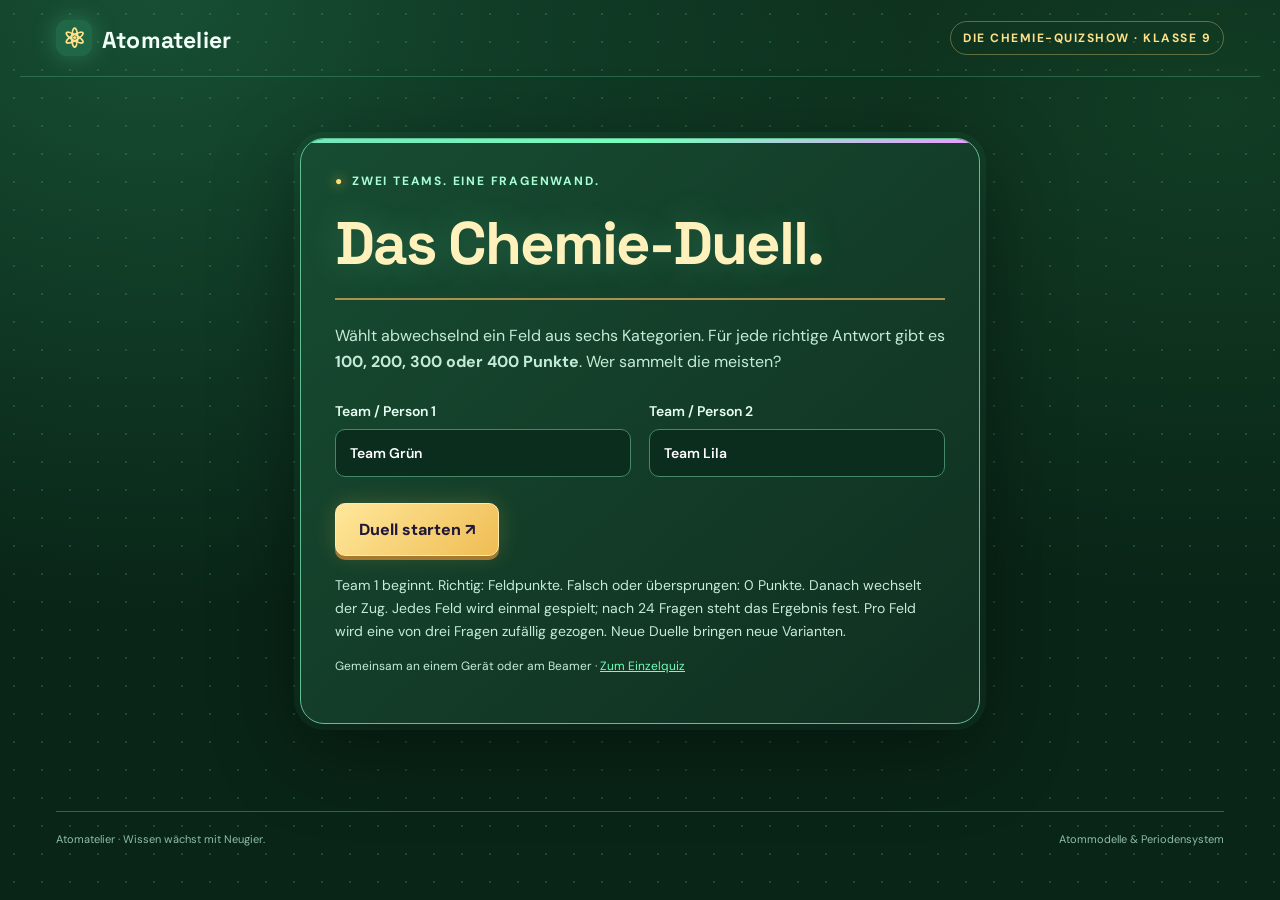
==== commit a1c6837d: "neue Quizzfragen" ====
--- a/index.html
+++ b/index.html
@@ -56,16 +56,592 @@
 ['Ich habe drei besetzte Schalen und zwei Außenelektronen. Mein Kern enthält 12 Neutronen. Welches Atom bin ich?',['Magnesium-24 (Mg)','Natrium-23 (Na)','Aluminium-27 (Al)'],0,'Die Verteilung 2 | 8 | 2 ergibt zwölf Elektronen und beim neutralen Atom zwölf Protonen: Magnesium. Mit zwölf Neutronen beträgt die Massenzahl 24.']
 ]}
 ];
+// Je Kategorie und Punktwert: Originalfrage plus zwei weitere Varianten.
+const extraQuestions = [
+  [
+    [
+      [
+        "Welche Teilchen befinden sich in der Atomhülle?",
+        [
+          "Elektronen",
+          "Protonen",
+          "Neutronen"
+        ],
+        0,
+        "Elektronen bilden die Hülle; Protonen und Neutronen befinden sich im Kern."
+      ],
+      [
+        "Welches Atommodell wird als Rosinenkuchenmodell bezeichnet?",
+        [
+          "Bohrs Modell",
+          "Thomsons Modell",
+          "Daltons Modell"
+        ],
+        1,
+        "Thomson stellte sich Elektronen in einer positiv geladenen Masse vor."
+      ]
+    ],
+    [
+      [
+        "Welche Entdeckung widersprach der Vorstellung vom unteilbaren Atom?",
+        [
+          "Die Entdeckung von Eis",
+          "Die Messung der Lufttemperatur",
+          "Die Entdeckung des Elektrons"
+        ],
+        2,
+        "Elektronen sind Bestandteile des Atoms. Atome sind daher nicht unteilbar."
+      ],
+      [
+        "Was ergänzte Bohrs Modell gegenüber dem Kern-Hülle-Modell?",
+        [
+          "Bestimmte Energieniveaus für Elektronen",
+          "Einen negativ geladenen Kern",
+          "Protonen in der Hülle"
+        ],
+        0,
+        "Im Bohrschen Modell können Elektronen nur bestimmte Energieniveaus einnehmen."
+      ]
+    ],
+    [
+      [
+        "Welche Beobachtung konnte Thomsons Modell nicht erklären?",
+        [
+          "Die elektrische Neutralität eines Atoms",
+          "Die starke Rückstreuung einzelner Alphateilchen",
+          "Die Existenz negativer Elektronen"
+        ],
+        1,
+        "Für die starke Rückstreuung braucht man eine kleine, konzentrierte positive Ladung: den Kern."
+      ],
+      [
+        "Welche Aussage passt zu Dalton, aber nicht zum heutigen Atommodell?",
+        [
+          "Stoffe bestehen aus Teilchen",
+          "Bei chemischen Reaktionen werden Atome neu angeordnet",
+          "Atome lassen sich nicht in kleinere Bestandteile zerlegen"
+        ],
+        2,
+        "Heute kennen wir Elektronen, Protonen und Neutronen als Bestandteile von Atomen."
+      ]
+    ],
+    [
+      [
+        "Warum wurde das Atommodell mehrfach verändert?",
+        [
+          "Neue Experimente zeigten Grenzen der bisherigen Modelle",
+          "Jedes ältere Modell war völlig nutzlos",
+          "Atome änderten im Laufe der Zeit ihren Aufbau"
+        ],
+        0,
+        "Modelle werden anhand von Beobachtungen geprüft und bei Bedarf weiterentwickelt."
+      ],
+      [
+        "Welche Zuordnung ist vollständig richtig?",
+        [
+          "Dalton: Kern · Rutherford: Schalen · Bohr: Rosinenkuchen",
+          "Dalton: Kugel · Rutherford: Kern und Hülle · Bohr: Energieniveaus",
+          "Dalton: Schalen · Rutherford: Rosinenkuchen · Bohr: Kugel"
+        ],
+        1,
+        "Dalton beschrieb Kugeln, Rutherford den kleinen Kern und Bohr bestimmte Energieniveaus der Elektronen."
+      ]
+    ]
+  ],
+  [
+    [
+      [
+        "Welche elektrische Ladung haben Alphateilchen?",
+        [
+          "Negativ",
+          "Keine",
+          "Positiv"
+        ],
+        2,
+        "Alphateilchen sind Heliumkerne mit zwei Protonen und deshalb positiv geladen."
+      ],
+      [
+        "Welches Material verwendete Rutherford als dünne Folie?",
+        [
+          "Gold",
+          "Kunststoff",
+          "Papier"
+        ],
+        0,
+        "Im bekannten Streuversuch wurden Alphateilchen auf eine sehr dünne Goldfolie gerichtet."
+      ]
+    ],
+    [
+      [
+        "Wie verhielten sich nur sehr wenige Alphateilchen?",
+        [
+          "Sie wurden alle von der Folie aufgenommen",
+          "Sie wurden stark abgelenkt oder zurückgestreut",
+          "Sie verwandelten sich in Elektronen"
+        ],
+        1,
+        "Nur wenige Alphateilchen kamen dem kleinen Kern so nahe, dass sie stark abgelenkt wurden."
+      ],
+      [
+        "Wozu diente der Leuchtschirm im Streuversuch?",
+        [
+          "Er erzeugte die Goldfolie",
+          "Er lud die Elektronen positiv auf",
+          "Er machte auftreffende Alphateilchen nachweisbar"
+        ],
+        2,
+        "Beim Auftreffen entstehen Lichtblitze. So lässt sich erkennen, wohin die Alphateilchen gestreut werden."
+      ]
+    ],
+    [
+      [
+        "Warum ist der Atomkern nach dem Streuversuch sehr klein?",
+        [
+          "Nur ein sehr kleiner Anteil der Alphateilchen wurde stark abgelenkt",
+          "Alle Alphateilchen wurden zurückgeworfen",
+          "Der Kern enthält keine Masse"
+        ],
+        0,
+        "Die seltenen starken Ablenkungen zeigen, dass die positive Ladung nur einen sehr kleinen Raum einnimmt."
+      ],
+      [
+        "Warum stößt ein Atomkern Alphateilchen ab?",
+        [
+          "Der Kern ist elektrisch neutral",
+          "Beide sind positiv geladen",
+          "Beide sind negativ geladen"
+        ],
+        1,
+        "Gleichnamige elektrische Ladungen stoßen einander ab."
+      ]
+    ],
+    [
+      [
+        "Was wäre bei einer großen, massiven positiven Kugel eher zu erwarten als beobachtet?",
+        [
+          "Fast alle Teilchen würden ungehindert passieren",
+          "Keine Wechselwirkung mit Alphateilchen",
+          "Deutlich mehr starke Ablenkungen"
+        ],
+        2,
+        "Eine große massive positive Kugel würde viele Flugbahnen stark beeinflussen. Beobachtet wurden nur wenige starke Ablenkungen."
+      ],
+      [
+        "Welche Kombination aus Beobachtung und Schluss ist richtig?",
+        [
+          "Seltene Rückstreuung → Masse und positive Ladung sind im kleinen Kern konzentriert",
+          "Häufiger Durchgang → Atome haben keinen Kern",
+          "Seltene Rückstreuung → Elektronen sind schwerer als Kerne"
+        ],
+        0,
+        "Der kleine, massereiche, positiv geladene Kern erklärt die seltenen starken Ablenkungen."
+      ]
+    ]
+  ],
+  [
+    [
+      [
+        "Wie heißt die innerste Elektronenschale?",
+        [
+          "M-Schale",
+          "K-Schale",
+          "L-Schale"
+        ],
+        1,
+        "Von innen nach außen heißen die ersten Schalen K, L und M."
+      ],
+      [
+        "Welche Ladung trägt ein Elektron?",
+        [
+          "Positiv",
+          "Keine",
+          "Negativ"
+        ],
+        2,
+        "Elektronen sind negativ geladen; Protonen tragen eine positive Ladung."
+      ]
+    ],
+    [
+      [
+        "Wie viele Elektronen besitzt ein neutrales Atom mit sieben Protonen?",
+        [
+          "7",
+          "14",
+          "0"
+        ],
+        0,
+        "In einem neutralen Atom gleichen sich die Ladungen aus: Elektronenzahl und Protonenzahl sind gleich."
+      ],
+      [
+        "Wie viele Außenelektronen hat ein Atom mit der Verteilung 2 | 8 | 3?",
+        [
+          "13",
+          "3",
+          "8"
+        ],
+        1,
+        "Die letzte Zahl gibt die Elektronenzahl auf der äußersten besetzten Schale an."
+      ]
+    ],
+    [
+      [
+        "Welche Verteilung gehört zu einem neutralen Fluoratom mit neun Elektronen?",
+        [
+          "7 | 2",
+          "2 | 8",
+          "2 | 7"
+        ],
+        2,
+        "Die K-Schale wird mit zwei Elektronen besetzt, die übrigen sieben befinden sich auf der L-Schale."
+      ],
+      [
+        "Wie verteilen sich die zwölf Elektronen eines neutralen Magnesiumatoms?",
+        [
+          "2 | 8 | 2",
+          "2 | 10",
+          "4 | 4 | 4"
+        ],
+        0,
+        "Im vereinfachten Schalenmodell hat Magnesium zwei Elektronen innen, acht auf der zweiten und zwei auf der dritten Schale."
+      ]
+    ],
+    [
+      [
+        "Ein Chloratom nimmt ein Elektron auf. Welche Ladung hat das entstehende Ion?",
+        [
+          "Es bleibt neutral",
+          "Einfach negativ",
+          "Einfach positiv"
+        ],
+        1,
+        "Nach der Aufnahme gibt es ein Elektron mehr als Protonen: Es entsteht Cl⁻."
+      ],
+      [
+        "Ein Magnesiumatom gibt zwei Elektronen ab. Was verändert sich?",
+        [
+          "Es wird zweifach negativ; die Protonenzahl steigt",
+          "Es wird zu Neon, weil sich der Kern ändert",
+          "Es wird zweifach positiv; die Protonenzahl bleibt gleich"
+        ],
+        2,
+        "Durch Elektronenabgabe entsteht Mg²⁺. Der Kern und damit die Identität des Elements bleiben erhalten."
+      ]
+    ]
+  ],
+  [
+    [
+      {
+        "draw": true,
+        "element": "Wasserstoff",
+        "z": 1,
+        "shells": [
+          1
+        ],
+        "explain": "Wasserstoff besitzt 1 Elektronen mit der Verteilung 1."
+      },
+      {
+        "draw": true,
+        "element": "Helium",
+        "z": 2,
+        "shells": [
+          2
+        ],
+        "explain": "Helium besitzt 2 Elektronen mit der Verteilung 2."
+      }
+    ],
+    [
+      {
+        "draw": true,
+        "element": "Beryllium",
+        "z": 4,
+        "shells": [
+          2,
+          2
+        ],
+        "explain": "Beryllium besitzt 4 Elektronen mit der Verteilung 2 | 2."
+      },
+      {
+        "draw": true,
+        "element": "Bor",
+        "z": 5,
+        "shells": [
+          2,
+          3
+        ],
+        "explain": "Bor besitzt 5 Elektronen mit der Verteilung 2 | 3."
+      }
+    ],
+    [
+      {
+        "draw": true,
+        "element": "Stickstoff",
+        "z": 7,
+        "shells": [
+          2,
+          5
+        ],
+        "explain": "Stickstoff besitzt 7 Elektronen mit der Verteilung 2 | 5."
+      },
+      {
+        "draw": true,
+        "element": "Fluor",
+        "z": 9,
+        "shells": [
+          2,
+          7
+        ],
+        "explain": "Fluor besitzt 9 Elektronen mit der Verteilung 2 | 7."
+      }
+    ],
+    [
+      {
+        "draw": true,
+        "element": "Aluminium",
+        "z": 13,
+        "shells": [
+          2,
+          8,
+          3
+        ],
+        "explain": "Aluminium besitzt 13 Elektronen mit der Verteilung 2 | 8 | 3."
+      },
+      {
+        "draw": true,
+        "element": "Silicium",
+        "z": 14,
+        "shells": [
+          2,
+          8,
+          4
+        ],
+        "explain": "Silicium besitzt 14 Elektronen mit der Verteilung 2 | 8 | 4."
+      }
+    ]
+  ],
+  [
+    [
+      [
+        "Wie nennt man eine waagerechte Zeile im Periodensystem?",
+        [
+          "Periode",
+          "Hauptgruppe",
+          "Isotop"
+        ],
+        0,
+        "Die waagerechten Zeilen heißen Perioden; Gruppen verlaufen senkrecht."
+      ],
+      [
+        "Was gibt die Ordnungszahl eines Elements an?",
+        [
+          "Die Zahl aller Kernteilchen",
+          "Die Protonenzahl",
+          "Die Neutronenzahl"
+        ],
+        1,
+        "Die Zahl der Protonen legt fest, um welches Element es sich handelt."
+      ]
+    ],
+    [
+      [
+        "Wie viele besetzte Schalen hat ein Atom der 2. Periode im Grundzustand?",
+        [
+          "7",
+          "8",
+          "2"
+        ],
+        2,
+        "Die Periodennummer entspricht im Schalenmodell der Anzahl besetzter Schalen."
+      ],
+      [
+        "Wie viele Außenelektronen besitzen die Atome der 1. Hauptgruppe?",
+        [
+          "1",
+          "2",
+          "8"
+        ],
+        0,
+        "Hauptgruppenelemente der 1. Hauptgruppe besitzen ein Außenelektron."
+      ]
+    ],
+    [
+      [
+        "Welche Elemente gehören zur gleichen Hauptgruppe?",
+        [
+          "Kohlenstoff und Sauerstoff",
+          "Lithium und Natrium",
+          "Natrium und Magnesium"
+        ],
+        1,
+        "Lithium und Natrium besitzen jeweils ein Außenelektron und stehen in der 1. Hauptgruppe."
+      ],
+      [
+        "Warum steht Helium trotz nur zweier Elektronen bei den Edelgasen?",
+        [
+          "Es besitzt acht Protonen",
+          "Es hat keine Elektronen",
+          "Seine einzige Schale ist vollständig besetzt"
+        ],
+        2,
+        "Die K-Schale ist schon mit zwei Elektronen voll. Helium hat damit wie die anderen Edelgase eine voll besetzte Außenschale."
+      ]
+    ],
+    [
+      [
+        "Ein Atom besitzt die Verteilung 2 | 8 | 5. Wo steht es?",
+        [
+          "3. Periode, 5. Hauptgruppe",
+          "5. Periode, 3. Hauptgruppe",
+          "3. Periode, 2. Hauptgruppe"
+        ],
+        0,
+        "Drei besetzte Schalen und fünf Außenelektronen bedeuten 3. Periode und 5. Hauptgruppe: Phosphor."
+      ],
+      [
+        "Ein neutrales Atom steht in der 2. Periode und 6. Hauptgruppe. Wie viele Elektronen hat es?",
+        [
+          "12",
+          "8",
+          "6"
+        ],
+        1,
+        "Zwei Elektronen auf der K-Schale und sechs auf der L-Schale ergeben acht: Sauerstoff."
+      ]
+    ]
+  ],
+  [
+    [
+      [
+        "Mein Elementsymbol ist O. Wer bin ich?",
+        [
+          "Gold",
+          "Osmium",
+          "Sauerstoff"
+        ],
+        2,
+        "Sauerstoff hat das Symbol O; Gold hat Au und Osmium Os."
+      ],
+      [
+        "Ich habe nur ein Proton. Wer bin ich?",
+        [
+          "Wasserstoff",
+          "Helium",
+          "Lithium"
+        ],
+        0,
+        "Wasserstoff hat die Ordnungszahl 1 und damit ein Proton."
+      ]
+    ],
+    [
+      [
+        "Ich stehe in der 3. Periode und 1. Hauptgruppe. Wer bin ich?",
+        [
+          "Magnesium",
+          "Natrium",
+          "Lithium"
+        ],
+        1,
+        "Natrium hat drei besetzte Schalen und ein Außenelektron: 2 | 8 | 1."
+      ],
+      [
+        "Mein neutrales Atom hat die Verteilung 2 | 4. Wer bin ich?",
+        [
+          "Stickstoff",
+          "Beryllium",
+          "Kohlenstoff"
+        ],
+        2,
+        "Sechs Elektronen bedeuten beim neutralen Atom sechs Protonen: Kohlenstoff."
+      ]
+    ],
+    [
+      [
+        "Ich bin ein Edelgas mit zwei besetzten Schalen. Wer bin ich?",
+        [
+          "Neon",
+          "Helium",
+          "Argon"
+        ],
+        0,
+        "Neon hat die Verteilung 2 | 8. Helium hat eine, Argon drei besetzte Schalen."
+      ],
+      [
+        "Ich habe zwei besetzte Schalen und sieben Außenelektronen. Wer bin ich?",
+        [
+          "Sauerstoff",
+          "Fluor",
+          "Chlor"
+        ],
+        1,
+        "Die Verteilung 2 | 7 ergibt neun Elektronen: Fluor mit Ordnungszahl 9."
+      ]
+    ],
+    [
+      [
+        "Ich habe die Elektronenverteilung 2 | 8 | 1 und zwölf Neutronen. Welches neutrale Atom bin ich?",
+        [
+          "Magnesium-24",
+          "Neon-22",
+          "Natrium-23"
+        ],
+        2,
+        "Elf Elektronen bedeuten elf Protonen. Mit zwölf Neutronen ergibt sich die Massenzahl 23."
+      ],
+      [
+        "Mein neutrales Atom hat acht Protonen und die Massenzahl 18. Was trifft zu?",
+        [
+          "Sauerstoff mit zehn Neutronen",
+          "Argon mit achtzehn Neutronen",
+          "Sauerstoff mit acht Neutronen"
+        ],
+        0,
+        "Acht Protonen bestimmen das Element Sauerstoff. Die Neutronenzahl ist 18 − 8 = 10."
+      ]
+    ]
+  ]
+];
+const questionPools = topics.map((topic, i) => topic.questions.map((q, j) => [q, ...extraQuestions[i][j]]));
+const historyKey = 'atomatelier-fragenverlauf-v1';
+let questionHistory = {};
+try { questionHistory = JSON.parse(localStorage.getItem(historyKey)) || {}; } catch {}
+if (typeof questionHistory !== 'object' || Array.isArray(questionHistory)) questionHistory = {};
+function createQuestionSelection() {
+  const selection = {};
+  questionPools.forEach((pools, i) => pools.forEach((pool, j) => {
+    const key = i + '-' + j;
+    let seen = Array.isArray(questionHistory[key]) ? questionHistory[key].filter(n => Number.isInteger(n) && n >= 0 && n < pool.length) : [];
+    let available = pool.map((_, n) => n).filter(n => !seen.includes(n));
+    if (!available.length) {
+      // Auch beim Beginn eines neuen Durchlaufs keine direkte Wiederholung.
+      available = pool.map((_, n) => n).filter(n => n !== seen[seen.length - 1]);
+      seen = [];
+    }
+    const chosen = available[Math.floor(Math.random() * available.length)];
+    selection[key] = chosen;
+    questionHistory[key] = [...seen, chosen];
+  }));
+  try { localStorage.setItem(historyKey, JSON.stringify(questionHistory)); } catch {}
+  return selection;
+}
+function ensureQuestionSelection() {
+  if (!game) return;
+  if (!game.selection || typeof game.selection !== 'object' || Array.isArray(game.selection)) game.selection = {};
+  questionPools.forEach((pools, i) => pools.forEach((pool, j) => {
+    const key = i + '-' + j;
+    // Alte Spielstände behalten ihre bisherigen Originalfragen.
+    if (!Number.isInteger(game.selection[key]) || !pool[game.selection[key]]) game.selection[key] = 0;
+  }));
+}
 const $=id=>document.getElementById(id);
 const storageKey='atomatelier-duell-v1';
 let game=null,queue=[],position=0,score=0,answered=false,counts=[];
 const escapeHtml=value=>String(value).replace(/[&<>"']/g,c=>({'&':'&amp;','<':'&lt;','>':'&gt;','"':'&quot;',"'":'&#39;'}[c]));
 try{const g=JSON.parse(localStorage.getItem(storageKey));if(g&&Array.isArray(g.names)&&g.names.length===2&&g.names.every(n=>typeof n==='string')&&Array.isArray(g.scores)&&g.scores.length===2&&g.scores.every(n=>Number.isFinite(n)&&n>=0)&&[0,1].includes(g.turn)&&g.used&&typeof g.used==='object'&&!Array.isArray(g.used)&&Object.keys(g.used).every(k=>/^[0-5]-[0-3]$/.test(k))){game=g;}}catch{}
+ensureQuestionSelection();
 function persist(){try{localStorage.setItem(storageKey,JSON.stringify(game))}catch{}}
 function updateScores(){ $('scoreboard').classList.toggle('hidden',!game);if(!game)return;$('scoreboard').innerHTML=game.names.map((name,i)=>`<div class="team-score team-${i} ${game.turn===i&&Object.keys(game.used).length<24?'active':''}"><div><strong>${escapeHtml(name)}</strong><small>${Object.keys(game.used).length===24?'Endstand':game.turn===i?'● Ihr seid am Zug':'Als Nächstes dran'}</small></div><b>${game.scores[i]} <span class="small">Punkte</span></b></div>`).join('')}
-function setup(){$('panel').classList.remove('final-stage'); $('home').classList.remove('hidden');$('play').classList.add('hidden');$('scoreboard').classList.add('hidden');$('home').innerHTML=`<section class="setup"><div class="eyebrow">Zwei Teams. Eine Fragenwand.</div><h1>Das Chemie-Duell.</h1><p>Wählt abwechselnd ein Feld aus sechs Kategorien. Für jede richtige Antwort gibt es <strong>100, 200, 300 oder 400 Punkte</strong>. Wer sammelt die meisten?</p><form id="setupForm"><div class="name-fields"><label>Team / Person 1<input id="name0" maxlength="24" value="Team Grün" required></label><label>Team / Person 2<input id="name1" maxlength="24" value="Team Lila" required></label></div><button class="primary" type="submit">Duell starten ↗</button></form><p class="rules">Team 1 beginnt. Richtig: Feldpunkte. Falsch oder übersprungen: 0 Punkte. Danach wechselt der Zug. Jedes Feld wird einmal gespielt; nach 24 Fragen steht das Ergebnis fest.</p><p class="small">Gemeinsam an einem Gerät oder am Beamer · <a href="einzelquiz.html">Zum Einzelquiz</a></p></section>`;$('setupForm').onsubmit=e=>{e.preventDefault();game={names:[$('name0').value.trim()||'Team Grün',$('name1').value.trim()||'Team Lila'],scores:[0,0],turn:0,used:{},pending:null};persist();home()}}
+function setup(){$('panel').classList.remove('final-stage'); $('home').classList.remove('hidden');$('play').classList.add('hidden');$('scoreboard').classList.add('hidden');$('home').innerHTML=`<section class="setup"><div class="eyebrow">Zwei Teams. Eine Fragenwand.</div><h1>Das Chemie-Duell.</h1><p>Wählt abwechselnd ein Feld aus sechs Kategorien. Für jede richtige Antwort gibt es <strong>100, 200, 300 oder 400 Punkte</strong>. Wer sammelt die meisten?</p><form id="setupForm"><div class="name-fields"><label>Team / Person 1<input id="name0" maxlength="24" value="Team Grün" required></label><label>Team / Person 2<input id="name1" maxlength="24" value="Team Lila" required></label></div><button class="primary" type="submit">Duell starten ↗</button></form><p class="rules">Team 1 beginnt. Richtig: Feldpunkte. Falsch oder übersprungen: 0 Punkte. Danach wechselt der Zug. Jedes Feld wird einmal gespielt; nach 24 Fragen steht das Ergebnis fest. Pro Feld wird eine von drei Fragen zufällig gezogen. Neue Duelle bringen neue Varianten.</p><p class="small">Gemeinsam an einem Gerät oder am Beamer · <a href="einzelquiz.html">Zum Einzelquiz</a></p></section>`;$('setupForm').onsubmit=e=>{e.preventDefault();game={names:[$('name0').value.trim()||'Team Grün',$('name1').value.trim()||'Team Lila'],scores:[0,0],turn:0,used:{},pending:null,selection:createQuestionSelection()};persist();home()}}
 function home(){$('panel').classList.remove('final-stage');if(!game){setup();return}if(game.pending){openQuestion(...game.pending.split('-').map(Number));return}updateScores();$('home').classList.remove('hidden');$('play').classList.add('hidden');const done=Object.keys(game.used).length;$('home').innerHTML=`<div class="duel-heading"><div><div class="eyebrow">Die Bühne gehört euch.</div><h1>Die Quiz-Arena</h1><p>Sechs Kategorien. 24 Chancen, zu glänzen.</p></div><button class="secondary" id="newGame">Neues Duell</button></div><div class="wall-status"><strong>${done===24?'Alle Felder gespielt!':escapeHtml(game.names[game.turn])+' wählt ein Feld.'}</strong><span class="small">${done} / 24 gespielt</span></div><div class="wall-scroll"><div class="wall">${topics.map((t,i)=>`<section class="wall-column"><div class="category" style="--tint:${t.tint}"><span aria-hidden="true">${t.icon}</span><h2>${t.title}</h2></div>${t.questions.map((q,j)=>{const used=game.used[i+'-'+j];return `<button class="tile ${used?(used.correct?'played-correct':'played-wrong'):''}" data-topic="${i}" data-question="${j}" ${used?'disabled':''} aria-label="${t.title}, ${(j+1)*100} Punkte${used?', bereits gespielt':''}">${used?(used.correct?'✓':'—'):(j+1)*100}<small>${used?'gespielt': 'Punkte'}</small></button>`}).join('')}</section>`).join('')}</div></div><p class="rules">Richtige Antwort = Feldpunkte · Falsche Antwort = 0 Punkte · Nach jeder Frage wechselt das Team. Höhere Punktwerte stehen für anspruchsvollere Aufgaben.</p>${done===24?'<button class="primary" id="showResult">Endergebnis ansehen →</button>':''}<p class="small">Spielstand wird auf diesem Gerät gespeichert · <a href="einzelquiz.html">Zum Einzelquiz</a></p>`;$('home').querySelectorAll('[data-topic]').forEach(b=>b.onclick=()=>openQuestion(Number(b.dataset.topic),Number(b.dataset.question)));$('newGame').onclick=()=>{if(confirm('Aktuelles Duell beenden und ein neues starten?')){game=null;persist();setup()}};if(done===24)$('showResult').onclick=result;}
-function openQuestion(topic,j){if(!topics[topic]?.questions[j]||game.used[topic+'-'+j])return;game.pending=topic+'-'+j;persist();queue=[{q:topics[topic].questions[j],topic,j}];position=0;answered=false;updateScores();$('home').classList.add('hidden');$('play').classList.remove('hidden');render();$('back').textContent='Frage überspringen';$('back').disabled=false;$('back').onclick=()=>{if(!answered&&confirm('Frage ohne Punkte auflösen? Danach ist das andere Team dran.')){const q=queue[0].q;$('panel').querySelectorAll('[data-answer]').forEach(b=>{b.disabled=true;if(Number(b.dataset.answer)===q[2])b.classList.add('correct')});finish(false,q.draw?q.explain:q[3],true)}};window.scrollTo(0,0)}
+function openQuestion(topic,j){if(!topics[topic]?.questions[j]||game.used[topic+'-'+j])return;game.pending=topic+'-'+j;persist();queue=[{q:questionPools[topic][j][game.selection[topic+'-'+j]],topic,j}];position=0;answered=false;updateScores();$('home').classList.add('hidden');$('play').classList.remove('hidden');render();$('back').textContent='Frage überspringen';$('back').disabled=false;$('back').onclick=()=>{if(!answered&&confirm('Frage ohne Punkte auflösen? Danach ist das andere Team dran.')){const q=queue[0].q;$('panel').querySelectorAll('[data-answer]').forEach(b=>{b.disabled=true;if(Number(b.dataset.answer)===q[2])b.classList.add('correct')});finish(false,q.draw?q.explain:q[3],true)}};window.scrollTo(0,0)}
 function render(){$('panel').classList.remove('show-correct','show-wrong','final-stage');answered=false;const {q,topic}=queue[position];$('quizInfo').textContent=`${game.names[game.turn]} · ${(queue[0].j+1)*100} Punkte`;$('barFill').style.width=`${Object.keys(game.used).length/24*100}%`;$('panel').innerHTML=`<div class="eyebrow">${topics[topic].title}</div><h2 tabindex="-1">${q.draw?`Zeichne ein neutrales ${q.element}atom.`:q[0]}</h2>${q.draw?`<p class="small">Ordnungszahl ${q.z} · Verteile die ${q.z} Elektronen mit + und − auf die Schalen.</p><div class="shell-drawing"><div id="atom"></div><div id="controls"></div></div><p class="small" id="electronCount"></p><button class="primary" id="check">Modell überprüfen</button>`:`<div class="answers">${q[1].map((a,i)=>`<button class="answer" data-answer="${i}"><span class="letter">${String.fromCharCode(65+i)}</span>${a}</button>`).join('')}</div>`}<div id="feedback" aria-live="polite"></div><div class="quiz-bottom"><span class="small">${q.draw?'Vereinfachtes Schalenmodell':'Eine Antwort ist richtig.'}</span><button id="next" class="primary hidden">Zur Fragenwand →</button></div>`;if(q.draw){counts=q.shells.map(()=>0);drawAtom();$('check').onclick=()=>finish(counts.every((n,i)=>n===q.shells[i]),q.explain)}else{$('panel').querySelectorAll('[data-answer]').forEach(b=>b.onclick=()=>{const selected=Number(b.dataset.answer);$('panel').querySelectorAll('[data-answer]').forEach(btn=>{btn.disabled=true;if(Number(btn.dataset.answer)===q[2])btn.classList.add('correct');else if(btn===b)btn.classList.add('wrong')});finish(selected===q[2],q[3])})}$('next').onclick=()=>{Object.keys(game.used).length===24?result():home()};$('panel').querySelector('h2').focus()}
 function drawAtom(){const q=queue[position].q;let svg=`<svg viewBox="0 0 280 280" role="img" aria-label="Schalenmodell mit ${counts.join(', ')} Elektronen auf den Schalen"><circle cx="140" cy="140" r="23" fill="#214f43"/><text x="140" y="145" text-anchor="middle" fill="white" font-size="13">${q.z} p⁺</text>`;counts.forEach((n,s)=>{const r=45+s*37;svg+=`<circle cx="140" cy="140" r="${r}" fill="none" stroke="#bccbb1" stroke-width="1.5"/>`;for(let i=0;i<n;i++){const a=2*Math.PI*i/n-Math.PI/2;svg+=`<circle cx="${140+r*Math.cos(a)}" cy="${140+r*Math.sin(a)}" r="6" fill="#547542"/>`}});$('atom').innerHTML=svg+'</svg>';$('controls').innerHTML=counts.map((n,i)=>`<div class="shell-control"><span>${['K','L','M'][i]}-Schale</span><button class="step" data-shell="${i}" data-delta="-1" aria-label="Elektron von ${['K','L','M'][i]}-Schale entfernen" ${n===0||answered?'disabled':''}>−</button><b>${n}</b><button class="step" data-shell="${i}" data-delta="1" aria-label="Elektron auf ${['K','L','M'][i]}-Schale hinzufügen" ${answered?'disabled':''}>+</button></div>`).join('');$('electronCount').textContent=`${counts.reduce((a,b)=>a+b,0)} von ${q.z} Elektronen eingezeichnet`;$('controls').querySelectorAll('button').forEach(b=>b.onclick=()=>{counts[Number(b.dataset.shell)]+=Number(b.dataset.delta);drawAtom()})}
 function finish(correct,explain,skipped=false){if(answered)return;answered=true;const {topic,j,q}=queue[0],points=(j+1)*100,team=game.turn;game.used[topic+'-'+j]={correct,team};if(correct)game.scores[team]+=points;game.pending=null;game.turn=1-team;persist();if(q.draw){$('check').disabled=true;drawAtom()}$('feedback').innerHTML=`<div class="feedback ${correct?'':'bad'}"><div class="verdict"><span class="verdict-symbol" aria-hidden="true">${correct?'✓':'✕'}</span><div><strong>${correct?'RICHTIG!':skipped?'AUFGELÖST':'FALSCH!'}</strong><small>${correct?`+${points} Punkte für ${escapeHtml(game.names[team])}`:'0 Punkte · Die nächste Chance kommt!'}</small></div></div>${explain}</div>`;$('next').classList.remove('hidden');$('next').textContent=Object.keys(game.used).length===24?'Endergebnis ansehen →':'Zur Fragenwand →';$('back').disabled=true;updateScores();$('panel').classList.add(correct?'show-correct':'show-wrong');if(correct){const counter=$('scoreboard').querySelectorAll('.team-score b')[team];if(counter)counter.classList.add('points-pop');}}
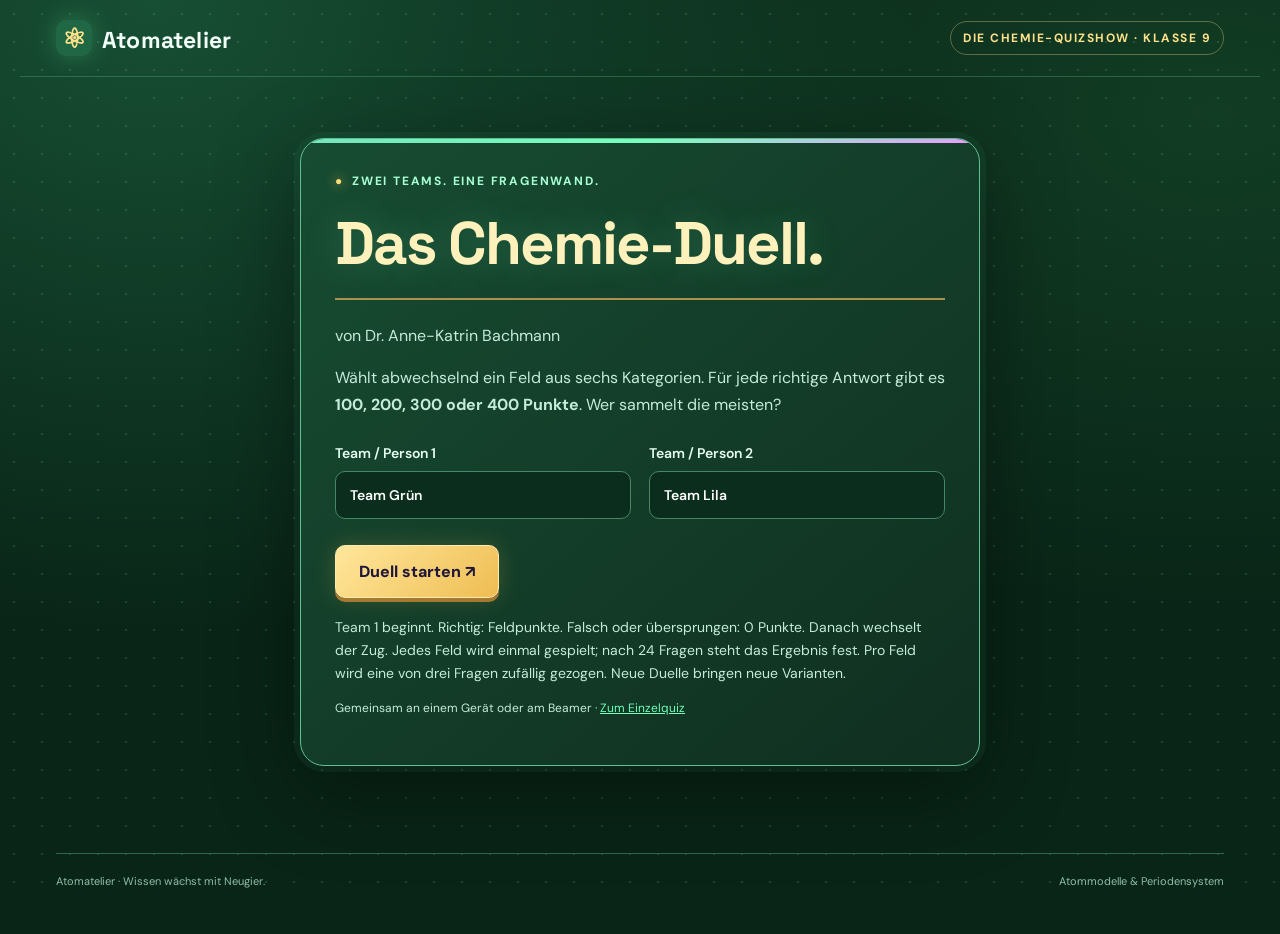
==== commit 14a210aa: "Add new quiz files and update index.html with author information" ====
--- a/index.html
+++ b/index.html
@@ -639,7 +639,7 @@
 ensureQuestionSelection();
 function persist(){try{localStorage.setItem(storageKey,JSON.stringify(game))}catch{}}
 function updateScores(){ $('scoreboard').classList.toggle('hidden',!game);if(!game)return;$('scoreboard').innerHTML=game.names.map((name,i)=>`<div class="team-score team-${i} ${game.turn===i&&Object.keys(game.used).length<24?'active':''}"><div><strong>${escapeHtml(name)}</strong><small>${Object.keys(game.used).length===24?'Endstand':game.turn===i?'● Ihr seid am Zug':'Als Nächstes dran'}</small></div><b>${game.scores[i]} <span class="small">Punkte</span></b></div>`).join('')}
-function setup(){$('panel').classList.remove('final-stage'); $('home').classList.remove('hidden');$('play').classList.add('hidden');$('scoreboard').classList.add('hidden');$('home').innerHTML=`<section class="setup"><div class="eyebrow">Zwei Teams. Eine Fragenwand.</div><h1>Das Chemie-Duell.</h1><p>Wählt abwechselnd ein Feld aus sechs Kategorien. Für jede richtige Antwort gibt es <strong>100, 200, 300 oder 400 Punkte</strong>. Wer sammelt die meisten?</p><form id="setupForm"><div class="name-fields"><label>Team / Person 1<input id="name0" maxlength="24" value="Team Grün" required></label><label>Team / Person 2<input id="name1" maxlength="24" value="Team Lila" required></label></div><button class="primary" type="submit">Duell starten ↗</button></form><p class="rules">Team 1 beginnt. Richtig: Feldpunkte. Falsch oder übersprungen: 0 Punkte. Danach wechselt der Zug. Jedes Feld wird einmal gespielt; nach 24 Fragen steht das Ergebnis fest. Pro Feld wird eine von drei Fragen zufällig gezogen. Neue Duelle bringen neue Varianten.</p><p class="small">Gemeinsam an einem Gerät oder am Beamer · <a href="einzelquiz.html">Zum Einzelquiz</a></p></section>`;$('setupForm').onsubmit=e=>{e.preventDefault();game={names:[$('name0').value.trim()||'Team Grün',$('name1').value.trim()||'Team Lila'],scores:[0,0],turn:0,used:{},pending:null,selection:createQuestionSelection()};persist();home()}}
+function setup(){$('panel').classList.remove('final-stage'); $('home').classList.remove('hidden');$('play').classList.add('hidden');$('scoreboard').classList.add('hidden');$('home').innerHTML=`<section class="setup"><div class="eyebrow">Zwei Teams. Eine Fragenwand.</div><h1>Das Chemie-Duell.</h1><p class="author">von Dr. Anne-Katrin Bachmann</p><p>Wählt abwechselnd ein Feld aus sechs Kategorien. Für jede richtige Antwort gibt es <strong>100, 200, 300 oder 400 Punkte</strong>. Wer sammelt die meisten?</p><form id="setupForm"><div class="name-fields"><label>Team / Person 1<input id="name0" maxlength="24" value="Team Grün" required></label><label>Team / Person 2<input id="name1" maxlength="24" value="Team Lila" required></label></div><button class="primary" type="submit">Duell starten ↗</button></form><p class="rules">Team 1 beginnt. Richtig: Feldpunkte. Falsch oder übersprungen: 0 Punkte. Danach wechselt der Zug. Jedes Feld wird einmal gespielt; nach 24 Fragen steht das Ergebnis fest. Pro Feld wird eine von drei Fragen zufällig gezogen. Neue Duelle bringen neue Varianten.</p><p class="small">Gemeinsam an einem Gerät oder am Beamer · <a href="einzelquiz.html">Zum Einzelquiz</a></p></section>`;$('setupForm').onsubmit=e=>{e.preventDefault();game={names:[$('name0').value.trim()||'Team Grün',$('name1').value.trim()||'Team Lila'],scores:[0,0],turn:0,used:{},pending:null,selection:createQuestionSelection()};persist();home()}}
 function home(){$('panel').classList.remove('final-stage');if(!game){setup();return}if(game.pending){openQuestion(...game.pending.split('-').map(Number));return}updateScores();$('home').classList.remove('hidden');$('play').classList.add('hidden');const done=Object.keys(game.used).length;$('home').innerHTML=`<div class="duel-heading"><div><div class="eyebrow">Die Bühne gehört euch.</div><h1>Die Quiz-Arena</h1><p>Sechs Kategorien. 24 Chancen, zu glänzen.</p></div><button class="secondary" id="newGame">Neues Duell</button></div><div class="wall-status"><strong>${done===24?'Alle Felder gespielt!':escapeHtml(game.names[game.turn])+' wählt ein Feld.'}</strong><span class="small">${done} / 24 gespielt</span></div><div class="wall-scroll"><div class="wall">${topics.map((t,i)=>`<section class="wall-column"><div class="category" style="--tint:${t.tint}"><span aria-hidden="true">${t.icon}</span><h2>${t.title}</h2></div>${t.questions.map((q,j)=>{const used=game.used[i+'-'+j];return `<button class="tile ${used?(used.correct?'played-correct':'played-wrong'):''}" data-topic="${i}" data-question="${j}" ${used?'disabled':''} aria-label="${t.title}, ${(j+1)*100} Punkte${used?', bereits gespielt':''}">${used?(used.correct?'✓':'—'):(j+1)*100}<small>${used?'gespielt': 'Punkte'}</small></button>`}).join('')}</section>`).join('')}</div></div><p class="rules">Richtige Antwort = Feldpunkte · Falsche Antwort = 0 Punkte · Nach jeder Frage wechselt das Team. Höhere Punktwerte stehen für anspruchsvollere Aufgaben.</p>${done===24?'<button class="primary" id="showResult">Endergebnis ansehen →</button>':''}<p class="small">Spielstand wird auf diesem Gerät gespeichert · <a href="einzelquiz.html">Zum Einzelquiz</a></p>`;$('home').querySelectorAll('[data-topic]').forEach(b=>b.onclick=()=>openQuestion(Number(b.dataset.topic),Number(b.dataset.question)));$('newGame').onclick=()=>{if(confirm('Aktuelles Duell beenden und ein neues starten?')){game=null;persist();setup()}};if(done===24)$('showResult').onclick=result;}
 function openQuestion(topic,j){if(!topics[topic]?.questions[j]||game.used[topic+'-'+j])return;game.pending=topic+'-'+j;persist();queue=[{q:questionPools[topic][j][game.selection[topic+'-'+j]],topic,j}];position=0;answered=false;updateScores();$('home').classList.add('hidden');$('play').classList.remove('hidden');render();$('back').textContent='Frage überspringen';$('back').disabled=false;$('back').onclick=()=>{if(!answered&&confirm('Frage ohne Punkte auflösen? Danach ist das andere Team dran.')){const q=queue[0].q;$('panel').querySelectorAll('[data-answer]').forEach(b=>{b.disabled=true;if(Number(b.dataset.answer)===q[2])b.classList.add('correct')});finish(false,q.draw?q.explain:q[3],true)}};window.scrollTo(0,0)}
 function render(){$('panel').classList.remove('show-correct','show-wrong','final-stage');answered=false;const {q,topic}=queue[position];$('quizInfo').textContent=`${game.names[game.turn]} · ${(queue[0].j+1)*100} Punkte`;$('barFill').style.width=`${Object.keys(game.used).length/24*100}%`;$('panel').innerHTML=`<div class="eyebrow">${topics[topic].title}</div><h2 tabindex="-1">${q.draw?`Zeichne ein neutrales ${q.element}atom.`:q[0]}</h2>${q.draw?`<p class="small">Ordnungszahl ${q.z} · Verteile die ${q.z} Elektronen mit + und − auf die Schalen.</p><div class="shell-drawing"><div id="atom"></div><div id="controls"></div></div><p class="small" id="electronCount"></p><button class="primary" id="check">Modell überprüfen</button>`:`<div class="answers">${q[1].map((a,i)=>`<button class="answer" data-answer="${i}"><span class="letter">${String.fromCharCode(65+i)}</span>${a}</button>`).join('')}</div>`}<div id="feedback" aria-live="polite"></div><div class="quiz-bottom"><span class="small">${q.draw?'Vereinfachtes Schalenmodell':'Eine Antwort ist richtig.'}</span><button id="next" class="primary hidden">Zur Fragenwand →</button></div>`;if(q.draw){counts=q.shells.map(()=>0);drawAtom();$('check').onclick=()=>finish(counts.every((n,i)=>n===q.shells[i]),q.explain)}else{$('panel').querySelectorAll('[data-answer]').forEach(b=>b.onclick=()=>{const selected=Number(b.dataset.answer);$('panel').querySelectorAll('[data-answer]').forEach(btn=>{btn.disabled=true;if(Number(btn.dataset.answer)===q[2])btn.classList.add('correct');else if(btn===b)btn.classList.add('wrong')});finish(selected===q[2],q[3])})}$('next').onclick=()=>{Object.keys(game.used).length===24?result():home()};$('panel').querySelector('h2').focus()}
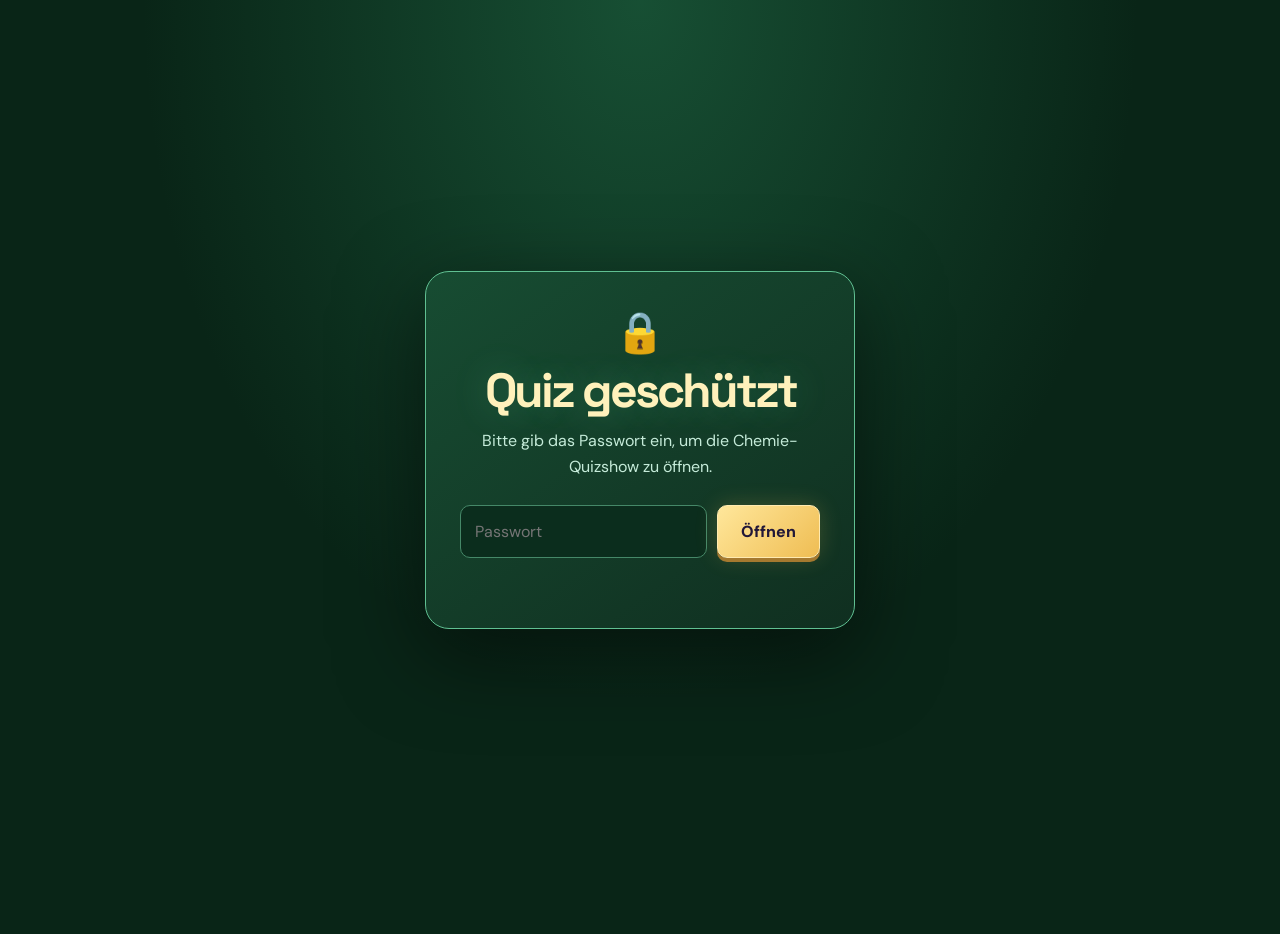
==== commit 7a03f889: "Passwort gesetzt" ====
--- a/index.html
+++ b/index.html
@@ -11,13 +11,14 @@
 </style>
 <link rel="stylesheet" href="quizshow.css">
 </head>
-<body>
+<body><div id="passwordGate" class="password-gate" role="dialog" aria-modal="true"><div class="password-card"><div class="lock">🔒</div><h1>Quiz geschützt</h1><p>Bitte gib das Passwort ein, um die Chemie-Quizshow zu öffnen.</p><form class="password-form" id="passwordForm"><input id="passwordInput" type="password" autocomplete="current-password" placeholder="Passwort" required><button class="primary" type="submit">Öffnen</button></form><p class="password-error" id="passwordError" aria-live="polite"></p></div></div>
 <header><div class="brand"><span>⚛</span>Atomatelier</div><div class="tag">Die Chemie-Quizshow · Klasse 9</div></header>
 <section class="scoreboard hidden" id="scoreboard" aria-label="Punktestände" aria-live="polite"></section>
 <main id="home"></main>
 <main id="play" class="hidden"><div class="quiz"><div class="quiz-top"><button class="secondary" id="back">← Übersicht</button><span class="small" id="quizInfo"></span></div><div class="bar"><div id="barFill"></div></div><div class="question-panel" id="panel"></div></div></main>
 <footer><span>Atomatelier · Wissen wächst mit Neugier.</span><span>Atommodelle & Periodensystem</span></footer>
 <script>
+const QUIZ_PASSWORD='PSEverstehen';function unlockQuiz(){const gate=document.getElementById('passwordGate');if(sessionStorage.getItem('atomatelier-unlocked')==='true'){gate.classList.add('hidden');return}document.getElementById('passwordForm').onsubmit=e=>{e.preventDefault();const input=document.getElementById('passwordInput');if(input.value===QUIZ_PASSWORD){sessionStorage.setItem('atomatelier-unlocked','true');gate.classList.add('hidden')}else{document.getElementById('passwordError').textContent='Falsches Passwort. Bitte versuche es noch einmal.';input.select()}}}unlockQuiz();
 const topics=[
 {title:'Atommodelle im Wandel der Zeit',desc:'Wie aus einer Idee ein Modell wurde.',icon:'◷',tint:'#ece7f8',questions:[
 ['Was beschreibt ein wissenschaftliches Atommodell?',['Ein vereinfachtes Bild, das Beobachtungen erklärt','Ein maßstabsgetreues Foto eines Atoms','Eine endgültige Wahrheit, die nie verändert wird'],0,'Modelle vereinfachen die Wirklichkeit. Neue Beobachtungen können dazu führen, dass sie erweitert oder ersetzt werden.'],
--- a/quizshow.css
+++ b/quizshow.css
@@ -1,5 +1,5 @@
 /* Die Bühne des Chemie-Duells */
-:root{color-scheme:dark;--ink:#f2fff9;--muted:#aedcc6;--paper:#092517;--green:#71ffba;--lime:#ffe18a;--line:#346f52}
+:root{color-scheme:dark;--ink:#f2fff9;--muted:#aedcc6;--paper:#092517;--green:#71ffba;--lime:#ffe18a;--line:#346f52}.password-gate{position:fixed;inset:0;z-index:1000;display:grid;place-items:center;padding:24px;background:radial-gradient(ellipse at 50% 0,#25795080,transparent 55%),#092517;color:#f2fff9}.password-gate.hidden{display:none}.password-card{width:min(100%,430px);padding:34px;background:linear-gradient(145deg,#174c32,#102f20);border:1px solid #60c092;border-radius:24px;box-shadow:0 25px 85px #0008;text-align:center}.password-card .lock{font-size:40px}.password-card h1{font-size:clamp(32px,8vw,48px);margin:8px 0 12px;color:#fff1bb}.password-card p{color:#c5ebd9;margin:0 0 24px}.password-form{display:flex;gap:10px}.password-form input{min-width:0;flex:1;padding:14px;border:1px solid #458868;border-radius:10px;background:#0b2d1d;color:#fff;font:inherit}.password-form button{white-space:nowrap}.password-error{min-height:24px;color:#ffafc1;font-size:13px;margin:12px 0 0!important}
 body{background:radial-gradient(ellipse at 12% 0,#25795080,transparent 48%),radial-gradient(ellipse at 95% 12%,#2674434d,transparent 43%),#092517;min-height:100vh}
 body::before{content:'';position:fixed;inset:0;pointer-events:none;z-index:-1;background-image:radial-gradient(#a9ffd525 1px,transparent 1px);background-size:28px 28px}
 header{border-bottom:1px solid #50b8865c;padding-top:20px;padding-bottom:20px}.brand{letter-spacing:.2px}.brand span{background:#206845;color:#ffe18a;box-shadow:0 0 25px #77ffbd40}.tag{color:#ffe18a;border:1px solid #ffe18a55;padding:8px 12px;border-radius:30px;font-weight:700;letter-spacing:1.5px}
